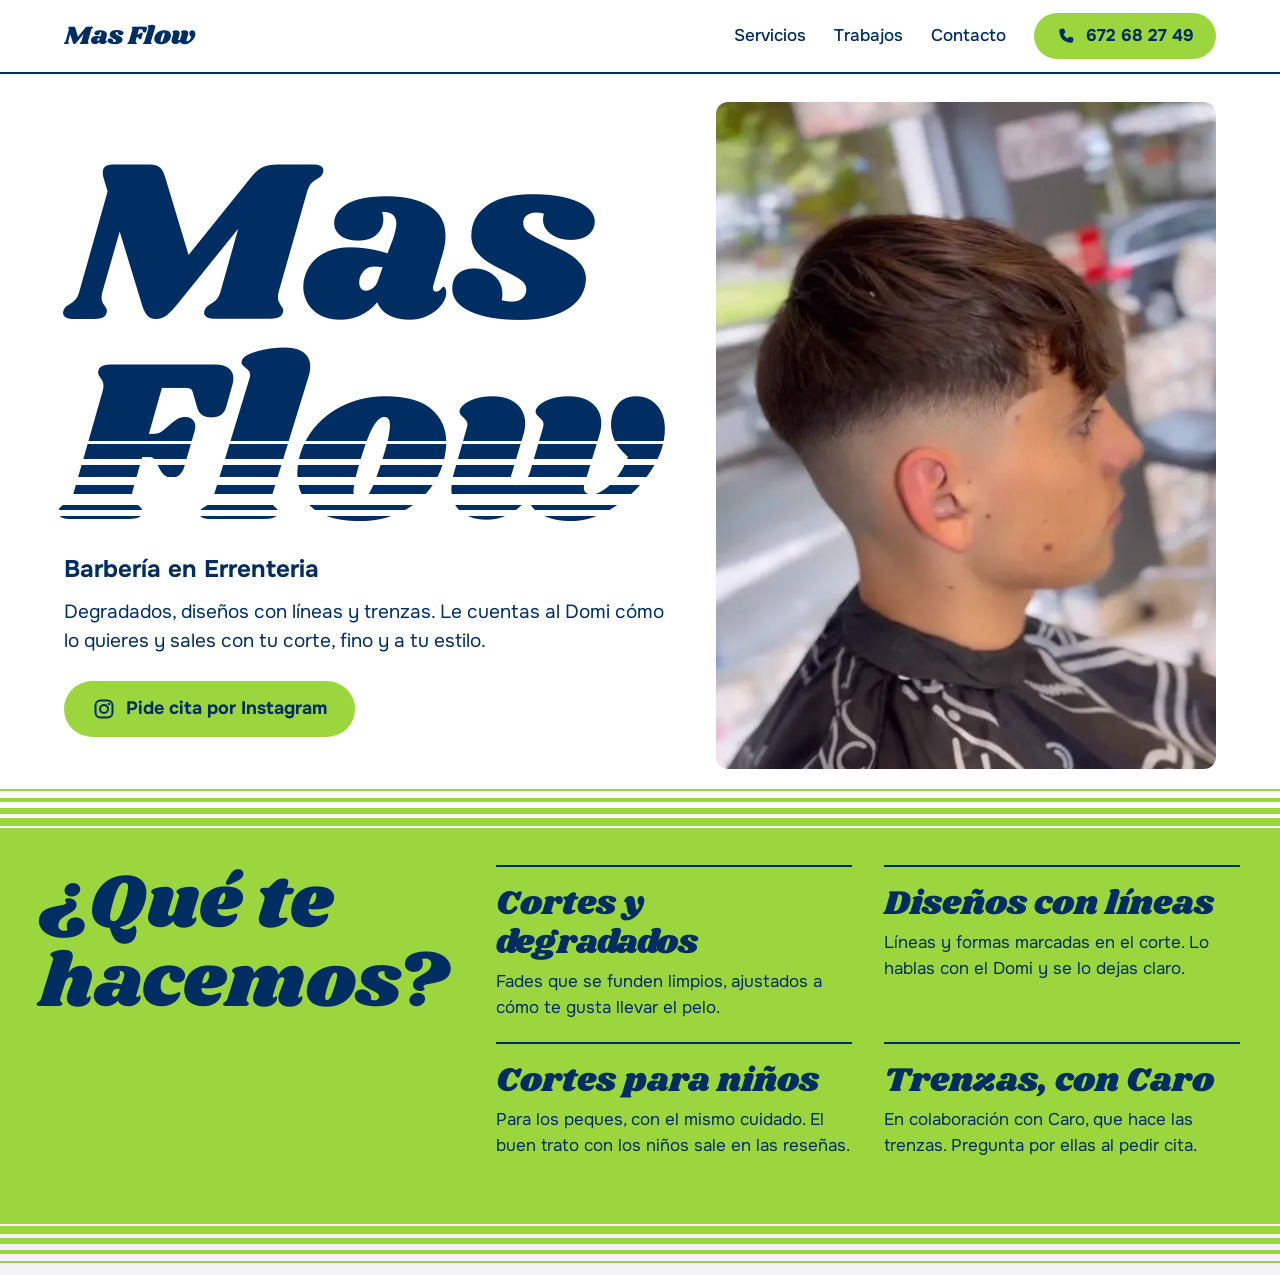
==== index.html @ 6ef50e19 "Cabecera, portada y servicios Nombre con el degradado como apuesta visual, cabecera fija con llamar " ====
<!doctype html>
<html lang="es">
<head>
  <meta charset="utf-8">
  <meta name="viewport" content="width=device-width, initial-scale=1">
  <!-- Mientras sea demo no se indexa. Quitar al pasar a web real (ver NOTAS.md). -->
  <meta name="robots" content="noindex, nofollow">
  <meta name="format-detection" content="telephone=no">
  <title>Mas Flow | Barbería en Errenteria: degradados, diseños y trenzas</title>
  <meta name="description" content="Mas Flow, barbería en Errenteria (Gipuzkoa). Degradados, diseños con líneas, cortes para niños y trenzas. Pide cita por teléfono o por Instagram.">
  <meta name="theme-color" content="#ffffff">
  <link rel="icon" href="favicon.svg" type="image/svg+xml">
  <link rel="preconnect" href="https://fonts.googleapis.com">
  <link rel="preconnect" href="https://fonts.gstatic.com" crossorigin>
  <link rel="stylesheet" href="https://fonts.googleapis.com/css2?family=Onest:wght@400;500;700&family=Shrikhand&display=swap">
  <link rel="stylesheet" href="styles.css">
  <script src="main.js"></script>
  <script type="application/ld+json">
  {
    "@context": "https://schema.org",
    "@type": "BarberShop",
    "name": "Mas Flow Barbershop",
    "description": "Barbería en Errenteria: degradados, diseños con líneas, cortes para niños y trenzas.",
    "telephone": "+34672682749",
    "sameAs": ["https://www.instagram.com/mas.flowbarbershop/"],
    "address": {
      "@type": "PostalAddress",
      "streetAddress": "Morrongilleta Kalea, 12",
      "postalCode": "20100",
      "addressLocality": "Errenteria",
      "addressRegion": "Gipuzkoa",
      "addressCountry": "ES"
    },
    "openingHoursSpecification": [
      { "@type": "OpeningHoursSpecification", "dayOfWeek": "Monday", "opens": "12:00", "closes": "20:00" },
      { "@type": "OpeningHoursSpecification", "dayOfWeek": "Tuesday", "opens": "10:30", "closes": "20:00" },
      { "@type": "OpeningHoursSpecification", "dayOfWeek": ["Wednesday", "Thursday"], "opens": "10:00", "closes": "20:00" },
      { "@type": "OpeningHoursSpecification", "dayOfWeek": "Friday", "opens": "10:00", "closes": "24:00" },
      { "@type": "OpeningHoursSpecification", "dayOfWeek": "Saturday", "opens": "10:00", "closes": "19:00" }
    ]
  }
  </script>
</head>
<body>
  <a class="saltar" href="#contenido">Saltar al contenido</a>

  <!-- Iconos propios: se reutilizan con <use> -->
  <svg class="iconos" aria-hidden="true" width="0" height="0">
    <symbol id="i-tel" viewBox="0 0 24 24"><path fill="currentColor" d="M6.6 2.6 9.4 2c.6-.1 1.1.2 1.4.7l1.3 3.2c.2.5.1 1-.3 1.4L10.1 9c1 2.1 2.7 3.9 4.9 4.9l1.7-1.7c.4-.4.9-.5 1.4-.3l3.2 1.3c.5.3.8.8.7 1.4l-.6 2.8c-.2 1-1.1 1.6-2 1.6C10.900 19 5 13.100 5 4.600c0-.9.6-1.800 1.600-2Z" transform="translate(-1 1)"/></symbol>
    <symbol id="i-ig" viewBox="0 0 24 24"><g fill="none" stroke="currentColor" stroke-width="2"><rect x="3.500" y="3.500" width="17" height="17" rx="5"/><circle cx="12" cy="12" r="4"/></g><circle cx="17" cy="7" r="1.300" fill="currentColor"/></symbol>
  </svg>

  <header class="cabecera">
    <div class="cabecera-dentro">
      <a class="logo" href="#inicio" aria-label="Mas Flow, ir al inicio">Mas Flow</a>
      <nav class="menu" aria-label="Secciones">
        <a href="#servicios">Servicios</a>
        <a href="#trabajos">Trabajos</a>
        <a href="#contacto">Contacto</a>
      </nav>
      <a class="boton boton--cabecera" href="tel:+34672682749" aria-label="Llamar al 672 68 27 49">
        <svg width="20" height="20" aria-hidden="true"><use href="#i-tel"/></svg>
        <span class="solo-movil">Llamar</span>
        <span class="solo-escritorio">672 68 27 49</span>
      </a>
    </div>
  </header>

  <main id="contenido">
    <!-- 1. PORTADA -->
    <section class="portada" id="inicio">
      <div class="portada-texto">
        <h1 class="titular">
          <span class="titular-marca">Mas <span class="fade">Flow</span></span>
          <span class="titular-que">Barbería en Errenteria</span>
        </h1>
        <p class="portada-entrada">Degradados, diseños con líneas y trenzas. Le cuentas al Domi cómo lo quieres y sales con tu corte, fino y a tu estilo.</p>
        <a class="boton boton--grande" href="https://www.instagram.com/mas.flowbarbershop/" rel="noopener">
          <svg width="24" height="24" aria-hidden="true"><use href="#i-ig"/></svg>
          Pide cita por Instagram
        </a>
      </div>
      <figure class="portada-foto">
        <img src="img/degradado-4-560.webp"
             srcset="img/degradado-4-360.webp 360w, img/degradado-4-560.webp 560w, img/degradado-4-752.webp 752w"
             sizes="(min-width: 1250px) 500px, (min-width: 640px) 40vw, 100vw"
             width="752" height="1400"
             alt="Corte con degradado en los laterales y pelo castaño peinado hacia delante, visto de perfil">
      </figure>
    </section>

    <div class="rayas" aria-hidden="true"></div>

    <!-- 2. SERVICIOS. Sin precios ni duraciones: el dueño no tiene carta.
         HUECO: cuando la haya, el precio va en cada <li>. -->
    <section class="servicios" id="servicios" aria-labelledby="titulo-servicios">
      <div class="servicios-dentro">
        <h2 class="seccion-titulo" id="titulo-servicios">¿Qué te hacemos?</h2>
        <ul class="lista-servicios">
          <li>
            <h3>Cortes y degradados</h3>
            <p>Fades que se funden limpios, ajustados a cómo te gusta llevar el pelo.</p>
          </li>
          <li>
            <h3>Diseños con líneas</h3>
            <p>Líneas y formas marcadas en el corte. Lo hablas con el Domi y se lo dejas claro.</p>
          </li>
          <li>
            <h3>Cortes para niños</h3>
            <p>Para los peques, con el mismo cuidado. El buen trato con los niños sale en las reseñas.</p>
          </li>
          <li>
            <h3>Trenzas, con Caro</h3>
            <!-- HUECO: confirmar dónde se hacen las trenzas y añadir el Instagram de Caro -->
            <p>En colaboración con Caro, que hace las trenzas. Pregunta por ellas al pedir cita.</p>
          </li>
        </ul>
      </div>
    </section>

    <div class="rayas rayas--salida" aria-hidden="true"></div>
  </main>
</body>
</html>
---- styles.css ----
/* ==========================================================================
   Mas Flow: hoja única de estilos. Mobile first: la base es el móvil y los
   min-width añaden el resto.
   1. Variables  2. Base  3. Botones  4. Cabecera  5. Portada
   6. Rayas  7. Servicios  8. Pantallas mayores
   ========================================================================== */

/* 1. VARIABLES -------------------------------------------------------------
   Colores medidos en sus fotos (lima, dorado) y en la bandera dominicana
   (azul). El lima es el único color de la acción principal. */
:root {
  --blanco: #ffffff;
  --roto: #f5f3f7;
  --lima: #9cd63f;
  --lima-oscuro: #8bc42f;
  --azul: #002d62;
  --azul-hondo: #001f45;
  --azul-medio: #3a4f78;
  --oro: #f4cd5b;

  --letra-rotulo: "Shrikhand", "Arial Black", sans-serif;
  --letra-texto: "Onest", system-ui, -apple-system, "Segoe UI", sans-serif;

  --margen: 16px;
  --ancho: 1200px;
  --alto-cabecera: 64px;
}

/* 2. BASE ------------------------------------------------------------------ */
*, *::before, *::after { box-sizing: border-box; }

html {
  -webkit-text-size-adjust: 100%;
  text-size-adjust: 100%;
  scroll-behavior: smooth;
  /* Un enlace #seccion no debe quedar bajo la cabecera fija */
  scroll-padding-top: calc(var(--alto-cabecera) + 12px);
}

body {
  margin: 0;
  background: var(--blanco);
  color: var(--azul);
  font: 400 1.0625rem/1.55 var(--letra-texto);
}

img { display: block; max-width: 100%; height: auto; }
h1, h2, h3, p, figure, blockquote { margin: 0; }
a { color: inherit; }

:focus-visible {
  outline: 3px solid var(--azul);
  outline-offset: 3px;
  border-radius: 4px;
}

.iconos { position: absolute; }

.saltar {
  position: absolute;
  left: var(--margen);
  top: -100px;
  z-index: 30;
  display: inline-flex;
  align-items: center;
  min-height: 44px;
  padding: 0 16px;
  background: var(--azul);
  color: var(--blanco);
  border-radius: 8px;
}
.saltar:focus { top: 10px; }

/* 3. BOTONES --------------------------------------------------------------- */
.boton {
  display: inline-flex;
  align-items: center;
  justify-content: center;
  gap: 10px;
  min-height: 44px;
  padding: 8px 20px;
  border: 2px solid transparent;
  border-radius: 999px;
  background: var(--lima);
  color: var(--azul);
  font-weight: 700;
  text-decoration: none;
  transition: background-color .15s ease;
}
.boton svg { flex: none; }

.boton--grande { min-height: 56px; padding: 12px 26px; font-size: 1.125rem; }

@media (hover: hover) {
  .boton:hover { background: var(--lima-oscuro); }
}

/* 4. CABECERA -------------------------------------------------------------- */
.cabecera {
  position: sticky;
  top: 0;
  z-index: 20;
  background: var(--blanco);
  border-bottom: 2px solid var(--azul);
}

.cabecera-dentro {
  display: flex;
  align-items: center;
  justify-content: space-between;
  gap: 16px;
  max-width: var(--ancho);
  min-height: var(--alto-cabecera);
  margin-inline: auto;
  padding-inline: var(--margen);
}

.logo {
  display: inline-flex;
  align-items: center;
  min-height: 44px;
  font: 400 1.625rem/1 var(--letra-rotulo);
  text-decoration: none;
  white-space: nowrap;
}

.menu { display: none; }
.solo-escritorio { display: none; }

/* 5. PORTADA ---------------------------------------------------------------
   El nombre es la apuesta de la demo: "Flow" se degrada como un fade, de lleno
   a rayas cada vez más finas. Sin soporte de background-clip queda en azul. */
.portada-texto { padding: 14px var(--margen) 28px; }

/* Medidas de Shrikhand con interlineado 1: "Flow" ocupa 2,6em de ancho y su
   línea base cae a .8em de la parte alta de la caja. De ahí salen los tamaños
   y las rayas, en em para que escalen con la letra. */
.titular-marca {
  display: block;
  font: 400 34.5vw/1 var(--letra-rotulo);
}

.fade {
  display: block;
  width: max-content;
  margin-top: -.14em;
  /* La letra inclinada se sale de su caja: sin este margen se recortaría */
  margin-left: -.05em;
  padding-inline: .05em;
}

@supports ((-webkit-background-clip: text) or (background-clip: text)) {
  .fade {
    background-image: linear-gradient(to bottom,
      var(--azul) 0 .46em,
      transparent .46em .475em, var(--azul) .475em .54em,
      transparent .54em .565em, var(--azul) .565em .615em,
      transparent .615em .65em, var(--azul) .65em .69em,
      transparent .69em .735em, var(--azul) .735em .76em,
      transparent .76em .785em, var(--azul) .785em .805em,
      transparent .805em);
    -webkit-background-clip: text;
    background-clip: text;
    -webkit-text-fill-color: transparent;
    color: transparent;
  }
}

.titular-que {
  display: block;
  margin-top: -.5em;
  font: 700 1.25rem/1.25 var(--letra-texto);
}

.portada-entrada { max-width: 34em; margin: 10px 0 20px; }

.portada .boton--grande { width: 100%; }

.portada-foto img {
  width: 100%;
  aspect-ratio: 4 / 5;
  object-fit: cover;
  object-position: 50% 42%;
}

/* 6. RAYAS DEL FADE ---------------------------------------------------------
   El recurso propio entre secciones: rayas que engordan hasta volverse color
   lleno. Solo dos, a la entrada y a la salida del lima. */
.rayas {
  height: 56px;
  background: linear-gradient(to bottom,
    transparent 0 12px, var(--lima) 12px 14px,
    transparent 14px 21px, var(--lima) 21px 25px,
    transparent 25px 31px, var(--lima) 31px 37px,
    transparent 37px 41px, var(--lima) 41px 49px,
    transparent 49px 51px, var(--lima) 51px);
}
.rayas--salida { transform: scaleY(-1); background-color: var(--roto); }

/* 7. SERVICIOS -------------------------------------------------------------- */
.servicios { background: var(--lima); padding: 20px var(--margen) 28px; }
.servicios-dentro { max-width: var(--ancho); margin-inline: auto; }

.seccion-titulo {
  font: 400 clamp(2.5rem, 11vw, 4.75rem)/1.05 var(--letra-rotulo);
}

.lista-servicios { margin: 24px 0 0; padding: 0; list-style: none; }
.lista-servicios li { padding: 18px 0 20px; border-top: 2px solid var(--azul); }
.lista-servicios h3 { font: 400 1.75rem/1.15 var(--letra-rotulo); }
.lista-servicios p { margin-top: 6px; max-width: 32em; }

/* 8. PANTALLAS MAYORES ------------------------------------------------------
   Desde 640 px la portada es otra: nombre a la izquierda y foto enmarcada a la
   derecha, nunca a pantalla completa porque la foto mide 752 px. */
@media (min-width: 640px) {
  :root { --margen: 24px; --alto-cabecera: 72px; }

  .menu { display: flex; gap: 4px; margin-left: auto; }
  .menu a {
    display: inline-flex;
    align-items: center;
    min-height: 44px;
    padding-inline: 12px;
    font-weight: 500;
    text-decoration: none;
    border-radius: 8px;
  }
  .solo-movil { display: none; }
  .solo-escritorio { display: inline; }

  .portada {
    display: grid;
    grid-template-columns: 1fr minmax(0, 40vw);
    align-items: center;
    gap: clamp(16px, 3vw, 48px);
    max-width: var(--ancho);
    margin-inline: auto;
    padding: 28px var(--margen) 8px;
  }
  .portada-texto { padding: 0; }
  .titular-marca { font-size: min(18.8vw, 232px); }
  .portada .boton--grande { width: auto; }
  .portada-foto img { aspect-ratio: 3 / 4; border-radius: 12px; }

  .lista-servicios {
    display: grid;
    grid-template-columns: 1fr 1fr;
    column-gap: 32px;
  }
}

/* Escritorio: título a la izquierda y servicios a dos columnas a la derecha */
@media (min-width: 1024px) {
  .servicios { padding-block: 32px 40px; }
  .servicios-dentro {
    display: grid;
    grid-template-columns: 4fr 8fr;
    gap: 48px;
    align-items: start;
  }
  .lista-servicios { margin: 0; }
  .lista-servicios h3 { font-size: 2.125rem; }
}

@media (hover: hover) and (min-width: 640px) {
  .menu a:hover { text-decoration: underline; text-underline-offset: 5px; text-decoration-thickness: 2px; }
}

@media (min-width: 1250px) {
  .portada { grid-template-columns: 1fr 500px; }
  .titular-que { font-size: 1.5rem; }
  .portada-entrada { font-size: 1.1875rem; margin: 14px 0 24px; }
}
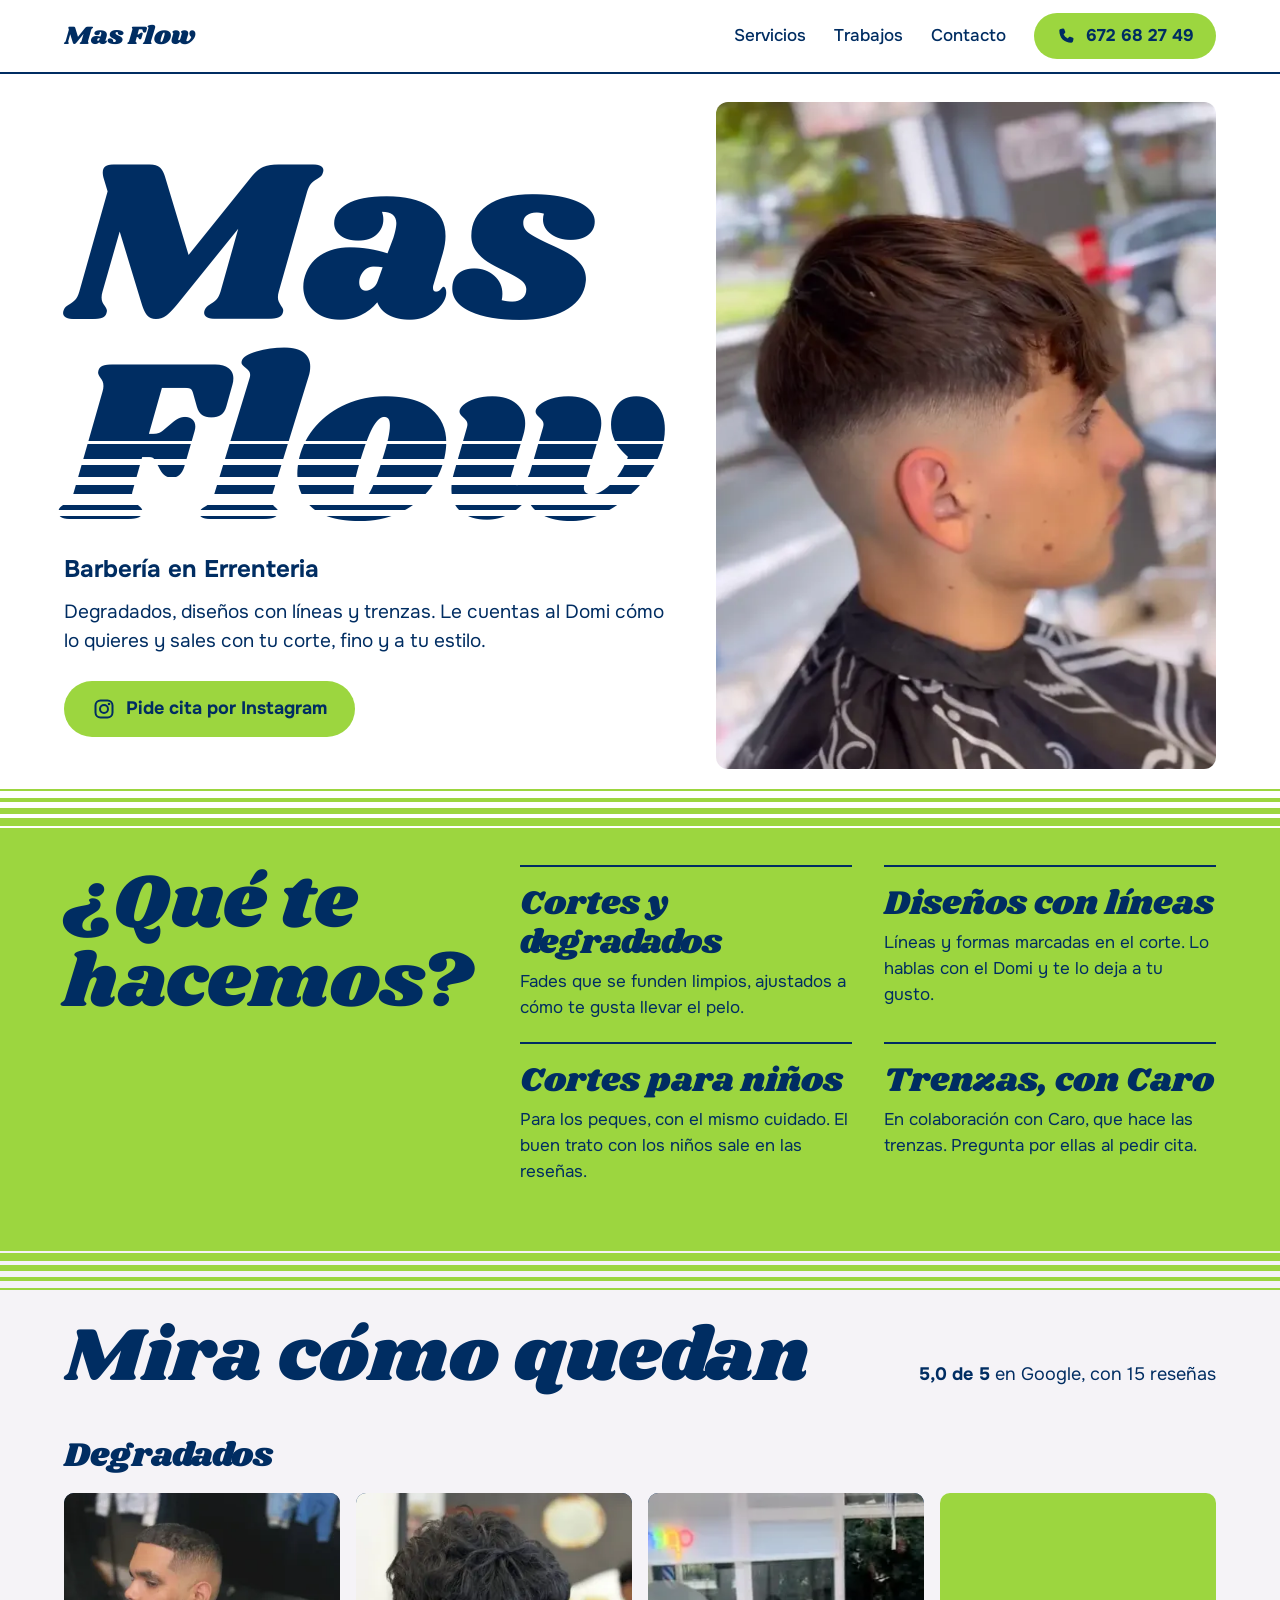
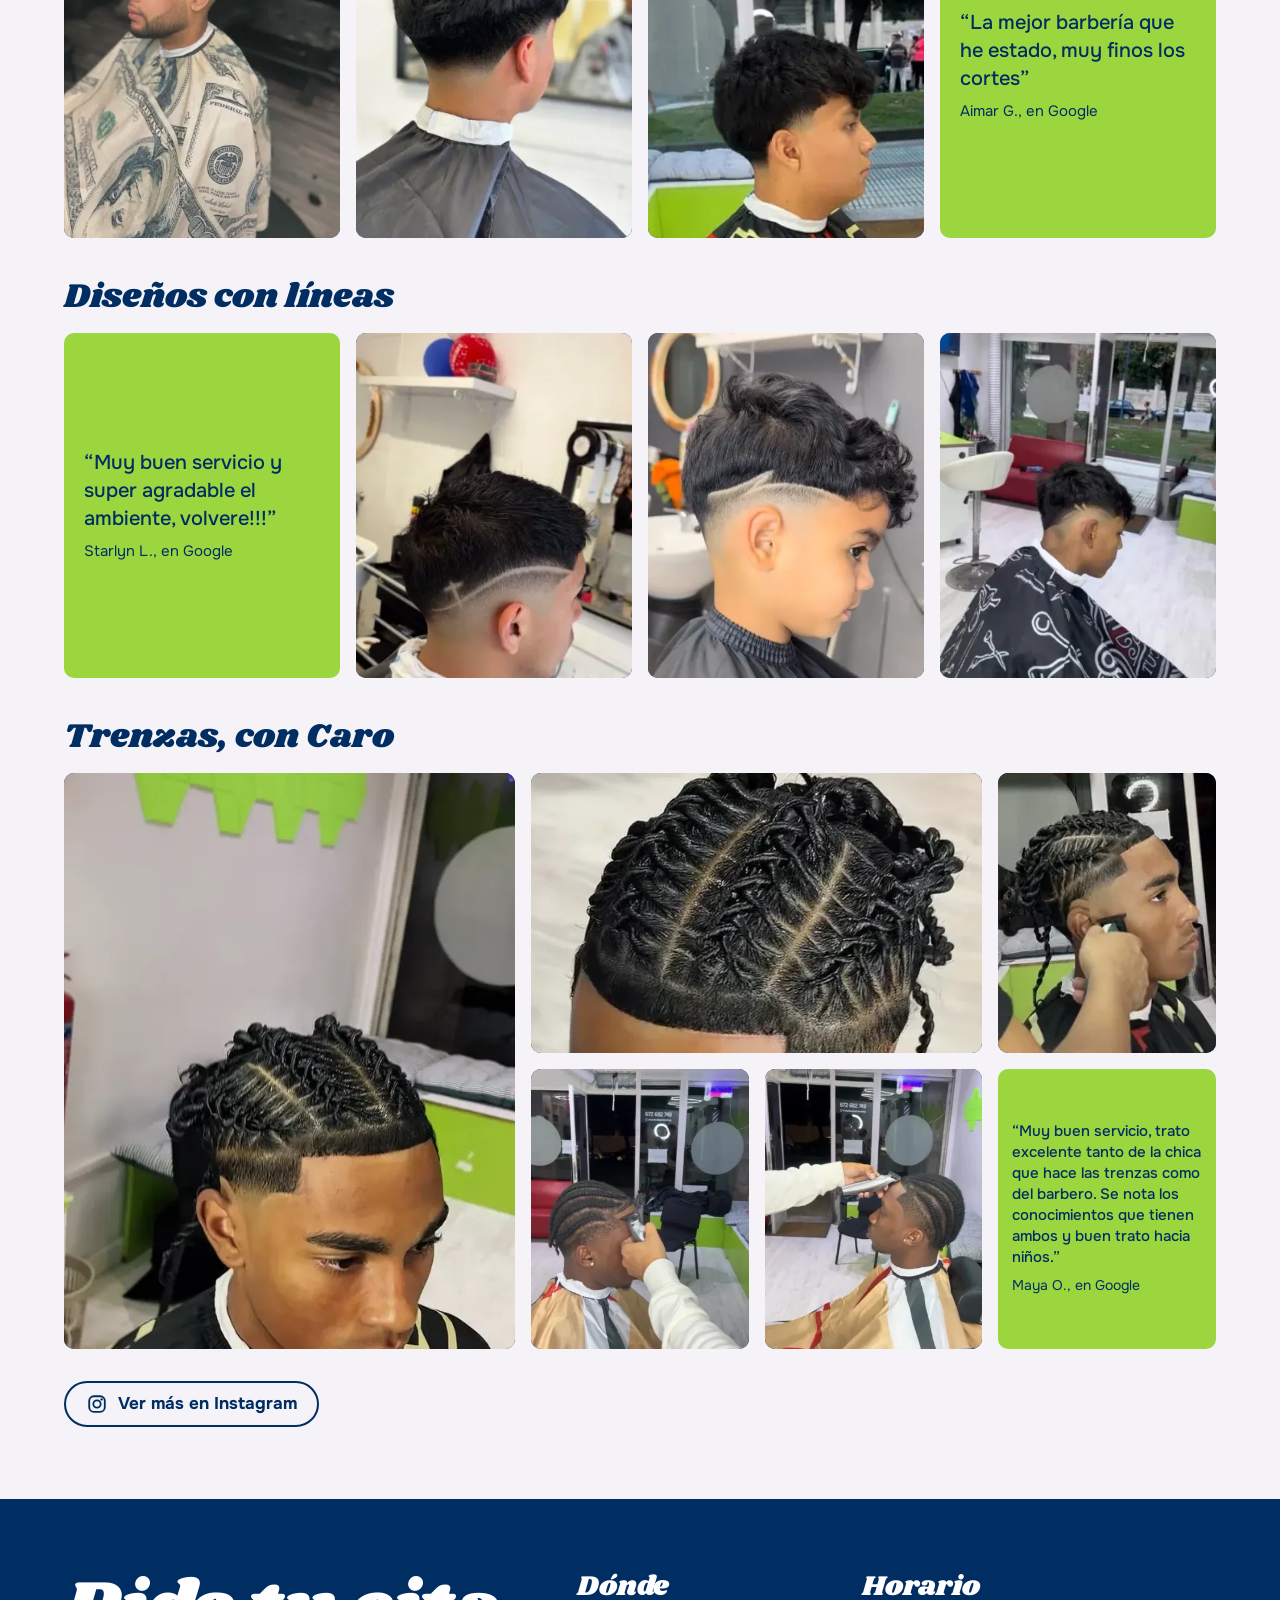
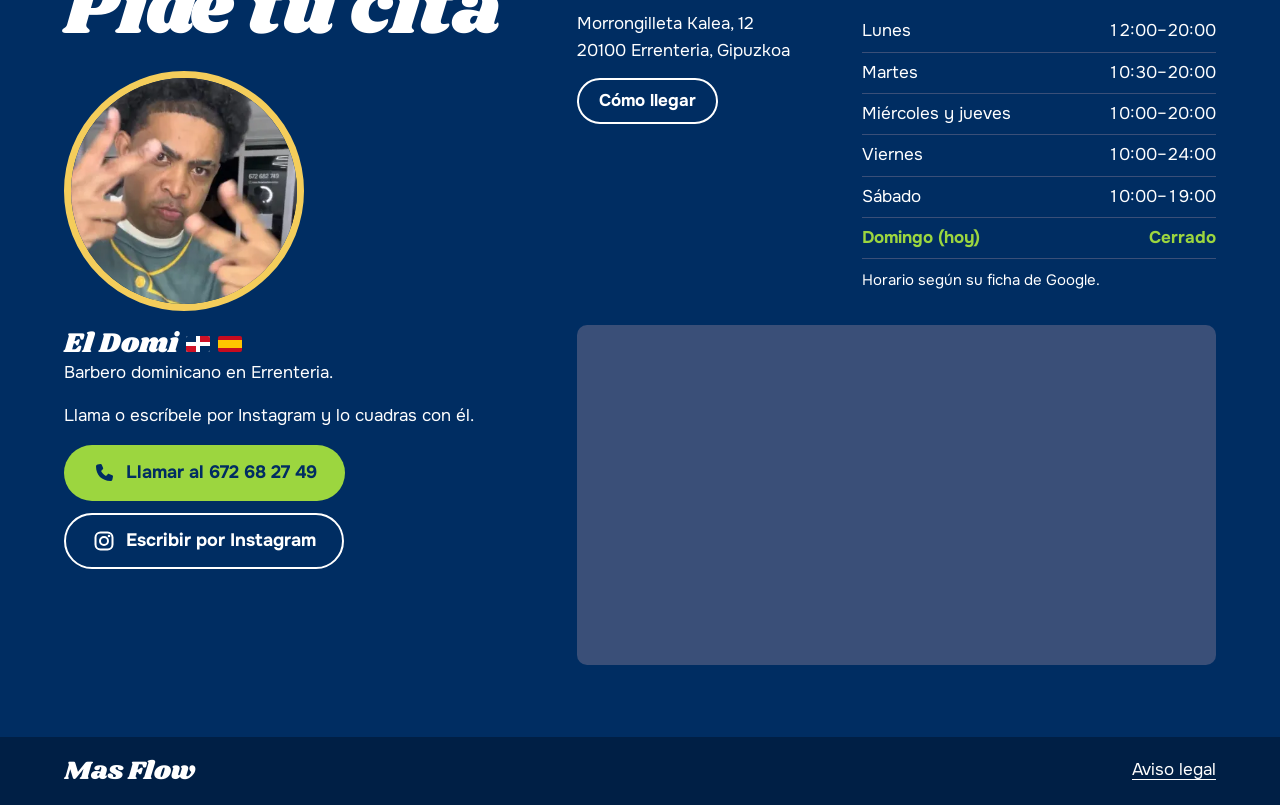
==== commit a6910a13: "Galería con reseñas, visor, contacto y aviso legal pendiente Carriles táctiles en móvil y mosaicos e" ====
--- a/index.html
+++ b/index.html
@@ -103,7 +103,7 @@
           </li>
           <li>
             <h3>Diseños con líneas</h3>
-            <p>Líneas y formas marcadas en el corte. Lo hablas con el Domi y se lo dejas claro.</p>
+            <p>Líneas y formas marcadas en el corte. Lo hablas con el Domi y te lo deja a tu gusto.</p>
           </li>
           <li>
             <h3>Cortes para niños</h3>
@@ -119,6 +119,168 @@
     </section>
 
     <div class="rayas rayas--salida" aria-hidden="true"></div>
+
+    <!-- 3. TRABAJOS. Cada enlace abre la foto: sin JS, directamente; con JS, en el visor.
+         Las reseñas son literales, con sus erratas: no corregir. -->
+    <section class="trabajos" id="trabajos" aria-labelledby="titulo-trabajos">
+      <div class="trabajos-dentro">
+        <div class="trabajos-cabeza">
+          <h2 class="seccion-titulo" id="titulo-trabajos">Mira cómo quedan</h2>
+          <p class="nota-google"><strong>5,0 de 5</strong> en Google, con 15 reseñas</p>
+        </div>
+
+        <div class="grupo">
+          <h3>Degradados</h3>
+          <div class="pista">
+            <a class="foto" data-visor href="img/degradado-1-587.webp" style="--pos: 40% 30%">
+              <img src="img/degradado-1-360.webp" srcset="img/degradado-1-360.webp 360w, img/degradado-1-560.webp 560w, img/degradado-1-587.webp 587w" sizes="(min-width: 1024px) 276px, (min-width: 400px) 300px, 78vw" width="587" height="737" loading="lazy" alt="Degradado con pelo corto y barba perfilada, de perfil, con una capa estampada de billetes de dólar">
+            </a>
+            <a class="foto" data-visor href="img/degradado-2-590.webp" style="--pos: 50% 20%">
+              <img src="img/degradado-2-360.webp" srcset="img/degradado-2-360.webp 360w, img/degradado-2-560.webp 560w, img/degradado-2-590.webp 590w" sizes="(min-width: 1024px) 276px, (min-width: 400px) 300px, 78vw" width="590" height="737" loading="lazy" alt="Degradado bajo en la nuca con pelo ondulado por arriba, visto desde atrás">
+            </a>
+            <a class="foto" data-visor href="img/degradado-3-415.webp" style="--pos: 30% 50%">
+              <img src="img/degradado-3-360.webp" srcset="img/degradado-3-360.webp 360w, img/degradado-3-415.webp 415w" sizes="(min-width: 1024px) 276px, (min-width: 400px) 300px, 78vw" width="415" height="370" loading="lazy" alt="Degradado lateral con pelo oscuro y volumen arriba, de perfil, junto al escaparate de la barbería">
+            </a>
+          </div>
+          <blockquote class="resena">
+            <p>“La mejor barbería que he estado, muy finos los cortes”</p>
+            <footer>Aimar G., en Google</footer>
+          </blockquote>
+        </div>
+
+        <div class="grupo grupo--resena-antes">
+          <h3>Diseños con líneas</h3>
+          <div class="pista">
+            <a class="foto" data-visor href="img/diseno-1-415.webp" style="--pos: 50% 60%">
+              <img src="img/diseno-1-360.webp" srcset="img/diseno-1-360.webp 360w, img/diseno-1-415.webp 415w" sizes="(min-width: 1024px) 276px, (min-width: 400px) 300px, 78vw" width="415" height="492" loading="lazy" alt="Línea ondulada con una cruz marcada en el lateral de un corte con degradado">
+            </a>
+            <a class="foto" data-visor href="img/diseno-3-752.webp" style="--pos: 50% 28%">
+              <img src="img/diseno-3-360.webp" srcset="img/diseno-3-360.webp 360w, img/diseno-3-560.webp 560w, img/diseno-3-752.webp 752w" sizes="(min-width: 1024px) 276px, (min-width: 400px) 300px, 78vw" width="752" height="1400" loading="lazy" alt="Corte de niño con pelo rizado arriba, degradado y una línea marcada en el lateral">
+            </a>
+            <a class="foto" data-visor href="img/diseno-2-416.webp" style="--pos: 50% 70%">
+              <img src="img/diseno-2-360.webp" srcset="img/diseno-2-360.webp 360w, img/diseno-2-416.webp 416w" sizes="(min-width: 1024px) 276px, (min-width: 400px) 300px, 78vw" width="416" height="593" loading="lazy" alt="Líneas diagonales marcadas en el lateral de un corte con degradado, con el local y su escaparate al fondo">
+            </a>
+          </div>
+          <blockquote class="resena">
+            <p>“Muy buen servicio y super agradable el ambiente, volvere!!!”</p>
+            <footer>Starlyn L., en Google</footer>
+          </blockquote>
+        </div>
+
+        <div class="grupo grupo--trenzas">
+          <h3>Trenzas, con Caro</h3>
+          <div class="pista">
+            <a class="foto foto--t5" data-visor href="img/trenzas-5-752.webp" style="--pos: 50% 62%">
+              <img src="img/trenzas-5-360.webp" srcset="img/trenzas-5-360.webp 360w, img/trenzas-5-560.webp 560w, img/trenzas-5-752.webp 752w" sizes="(min-width: 1024px) 452px, (min-width: 400px) 300px, 78vw" width="752" height="1050" loading="lazy" alt="Trenzas retorcidas con raya y contorno marcado, con un panel verde lima del local en la pared">
+            </a>
+            <a class="foto foto--ancha foto--t4" data-visor href="img/trenzas-4-600.webp">
+              <img src="img/trenzas-4-360.webp" srcset="img/trenzas-4-360.webp 360w, img/trenzas-4-560.webp 560w, img/trenzas-4-600.webp 600w" sizes="(min-width: 1024px) 452px, (min-width: 400px) 360px, 92vw" width="600" height="500" loading="lazy" alt="Trenzas retorcidas vistas desde arriba, con rayas marcadas y el contorno de la frente recto">
+            </a>
+            <a class="foto foto--t3" data-visor href="img/trenzas-3-780.webp" style="--pos: 38% 50%">
+              <img src="img/trenzas-3-360.webp" srcset="img/trenzas-3-360.webp 360w, img/trenzas-3-560.webp 560w, img/trenzas-3-780.webp 780w" sizes="(min-width: 1024px) 218px, (min-width: 400px) 300px, 78vw" width="780" height="560" loading="lazy" alt="Repaso con la máquina junto a la oreja en un corte con trenzas retorcidas y degradado en la sien">
+            </a>
+            <a class="foto foto--t1" data-visor href="img/trenzas-1-408.webp" style="--pos: 30% 62%">
+              <img src="img/trenzas-1-360.webp" srcset="img/trenzas-1-360.webp 360w, img/trenzas-1-408.webp 408w" sizes="(min-width: 1024px) 218px, (min-width: 400px) 300px, 78vw" width="408" height="690" loading="lazy" alt="Trenzas pegadas hacia atrás mientras se repasa el contorno con la máquina, con el local de noche al fondo">
+            </a>
+            <a class="foto foto--t2" data-visor href="img/trenzas-2-413.webp" style="--pos: 70% 62%">
+              <img src="img/trenzas-2-360.webp" srcset="img/trenzas-2-360.webp 360w, img/trenzas-2-413.webp 413w" sizes="(min-width: 1024px) 218px, (min-width: 400px) 300px, 78vw" width="413" height="677" loading="lazy" alt="Trenzas pegadas vistas de lado mientras se repasa la frente con la máquina, dentro de la barbería">
+            </a>
+          </div>
+          <blockquote class="resena resena--larga">
+            <p>“Muy buen servicio, trato excelente tanto de la chica que hace las trenzas como del barbero. Se nota los conocimientos que tienen ambos y buen trato hacia niños.”</p>
+            <footer>Maya O., en Google</footer>
+          </blockquote>
+        </div>
+
+        <a class="boton boton--linea trabajos-mas" href="https://www.instagram.com/mas.flowbarbershop/" rel="noopener">
+          <svg width="22" height="22" aria-hidden="true"><use href="#i-ig"/></svg>
+          Ver más en Instagram
+        </a>
+      </div>
+    </section>
+
+    <!-- 4. CONTACTO -->
+    <section class="contacto" id="contacto" aria-labelledby="titulo-contacto">
+      <div class="contacto-dentro">
+        <div class="contacto-cita">
+          <h2 class="seccion-titulo" id="titulo-contacto">Pide tu cita</h2>
+          <figure class="domi">
+            <img src="img/barbero-1-360.webp" srcset="img/barbero-1-360.webp 360w, img/barbero-1-412.webp 412w" sizes="(min-width: 1024px) 240px, 150px" width="412" height="688" loading="lazy" alt="El Domi, el barbero de Mas Flow, posando con las manos hacia la cámara y una camiseta verde con ribete amarillo">
+            <figcaption>
+              <span class="domi-nombre">El Domi
+                <!-- Banderas como en su Instagram: los emojis de bandera no se ven en Windows -->
+                <svg class="bandera" width="24" height="16" viewBox="0 0 24 16" aria-hidden="true"><rect width="24" height="16" fill="#fff"/><path fill="#002d62" d="M0 0h10v6H0zM14 10h10v6H14z"/><path fill="#ce1126" d="M14 0h10v6H14zM0 10h10v6H0z"/></svg>
+                <svg class="bandera" width="24" height="16" viewBox="0 0 24 16" aria-hidden="true"><path fill="#c60b1e" d="M0 0h24v16H0z"/><path fill="#ffc400" d="M0 4h24v8H0z"/></svg>
+              </span>
+              Barbero dominicano en Errenteria.
+            </figcaption>
+          </figure>
+          <p class="contacto-entrada">Llama o escríbele por Instagram y lo cuadras con él.</p>
+          <div class="contacto-botones">
+            <a class="boton boton--grande" href="tel:+34672682749">
+              <svg width="24" height="24" aria-hidden="true"><use href="#i-tel"/></svg>
+              Llamar al 672 68 27 49
+            </a>
+            <a class="boton boton--grande boton--linea" href="https://www.instagram.com/mas.flowbarbershop/" rel="noopener">
+              <svg width="24" height="24" aria-hidden="true"><use href="#i-ig"/></svg>
+              Escribir por Instagram
+            </a>
+          </div>
+        </div>
+
+        <div class="contacto-datos">
+          <div class="dato">
+            <h3>Dónde</h3>
+            <address>Morrongilleta Kalea, 12<br>20100 Errenteria, Gipuzkoa</address>
+            <a class="boton boton--linea" href="https://www.google.com/maps/dir/?api=1&amp;destination=Morrongilleta%20Kalea%2012%2C%2020100%20Errenteria%2C%20Gipuzkoa" rel="noopener">Cómo llegar</a>
+          </div>
+          <div class="dato">
+            <h3>Horario</h3>
+            <table class="horario">
+              <tbody>
+                <tr data-dias="1"><th scope="row">Lunes</th><td>12:00–20:00</td></tr>
+                <tr data-dias="2"><th scope="row">Martes</th><td>10:30–20:00</td></tr>
+                <tr data-dias="3,4"><th scope="row">Miércoles y jueves</th><td>10:00–20:00</td></tr>
+                <tr data-dias="5"><th scope="row">Viernes</th><td>10:00–24:00</td></tr>
+                <tr data-dias="6"><th scope="row">Sábado</th><td>10:00–19:00</td></tr>
+                <tr data-dias="0"><th scope="row">Domingo</th><td>Cerrado</td></tr>
+              </tbody>
+            </table>
+            <!-- PENDIENTE: quitar esta frase cuando el dueño confirme el horario -->
+            <p class="horario-nota">Horario según su ficha de Google.</p>
+          </div>
+          <iframe class="mapa"
+                  title="Mapa de Mas Flow en Morrongilleta Kalea, 12, Errenteria"
+                  src="https://www.google.com/maps?q=Morrongilleta%20Kalea%2012%2C%2020100%20Errenteria%2C%20Gipuzkoa&amp;output=embed"
+                  loading="lazy"
+                  referrerpolicy="no-referrer-when-downgrade"></iframe>
+        </div>
+      </div>
+    </section>
   </main>
+
+  <footer class="pie">
+    <div class="pie-dentro">
+      <p class="logo">Mas Flow</p>
+      <a href="legal.html">Aviso legal</a>
+    </div>
+  </footer>
+
+  <!-- Visor de fotos: main.js crea las diapositivas -->
+  <dialog class="visor" id="visor" aria-label="Fotos de los trabajos">
+    <div class="visor-pista" id="visor-pista"></div>
+    <div class="visor-barra">
+      <p class="visor-texto" id="visor-texto" aria-live="polite"></p>
+      <button class="visor-boton" type="button" id="visor-atras" aria-label="Foto anterior">
+        <svg width="24" height="24" viewBox="0 0 24 24" aria-hidden="true"><path d="M15 4 7 12l8 8" fill="none" stroke="currentColor" stroke-width="3" stroke-linecap="round" stroke-linejoin="round"/></svg>
+      </button>
+      <button class="visor-boton" type="button" id="visor-alante" aria-label="Foto siguiente" autofocus>
+        <svg width="24" height="24" viewBox="0 0 24 24" aria-hidden="true"><path d="m9 4 8 8-8 8" fill="none" stroke="currentColor" stroke-width="3" stroke-linecap="round" stroke-linejoin="round"/></svg>
+      </button>
+      <button class="visor-boton" type="button" id="visor-cerrar" aria-label="Cerrar el visor">
+        <svg width="24" height="24" viewBox="0 0 24 24" aria-hidden="true"><path d="m5 5 14 14M19 5 5 19" fill="none" stroke="currentColor" stroke-width="3" stroke-linecap="round"/></svg>
+      </button>
+    </div>
+  </dialog>
 </body>
 </html>
--- a/styles.css
+++ b/styles.css
@@ -2,7 +2,8 @@
    Mas Flow: hoja única de estilos. Mobile first: la base es el móvil y los
    min-width añaden el resto.
    1. Variables  2. Base  3. Botones  4. Cabecera  5. Portada
-   6. Rayas  7. Servicios  8. Pantallas mayores
+   6. Rayas  7. Servicios  8. Trabajos  9. Visor  10. Contacto y pie
+   11. Página legal  12. Pantallas mayores
    ========================================================================== */
 
 /* 1. VARIABLES -------------------------------------------------------------
@@ -23,6 +24,8 @@
 
   --margen: 16px;
   --ancho: 1200px;
+  /* El bloque de contenido: en secciones con margen propio, restarlo */
+  --ancho-dentro: calc(var(--ancho) - 2 * var(--margen));
   --alto-cabecera: 64px;
 }
 
@@ -91,8 +94,12 @@
 
 .boton--grande { min-height: 56px; padding: 12px 26px; font-size: 1.125rem; }
 
+/* Secundario: solo línea, para que el lima siga siendo la acción principal */
+.boton--linea { background: transparent; border-color: currentColor; color: inherit; }
+
 @media (hover: hover) {
   .boton:hover { background: var(--lima-oscuro); }
+  .boton--linea:hover { background: transparent; text-decoration: underline; text-underline-offset: 4px; }
 }
 
 /* 4. CABECERA -------------------------------------------------------------- */
@@ -199,7 +206,7 @@
 
 /* 7. SERVICIOS -------------------------------------------------------------- */
 .servicios { background: var(--lima); padding: 20px var(--margen) 28px; }
-.servicios-dentro { max-width: var(--ancho); margin-inline: auto; }
+.servicios-dentro { max-width: var(--ancho-dentro); margin-inline: auto; }
 
 .seccion-titulo {
   font: 400 clamp(2.5rem, 11vw, 4.75rem)/1.05 var(--letra-rotulo);
@@ -210,7 +217,232 @@
 .lista-servicios h3 { font: 400 1.75rem/1.15 var(--letra-rotulo); }
 .lista-servicios p { margin-top: 6px; max-width: 32em; }
 
-/* 8. PANTALLAS MAYORES ------------------------------------------------------
+/* 8. TRABAJOS ----------------------------------------------------------------
+   Móvil y tableta: carriles que siguen al dedo, con la siguiente foto asomando.
+   Escritorio (sección 10): mosaicos sin huecos. */
+.trabajos { background: var(--roto); padding: 12px var(--margen) 56px; }
+.trabajos-dentro { max-width: var(--ancho-dentro); margin-inline: auto; }
+
+.nota-google { margin-top: 6px; }
+.grupo { margin-top: 32px; }
+.grupo h3 { margin-bottom: 8px; font: 400 1.75rem/1.15 var(--letra-rotulo); }
+
+.pista {
+  display: flex;
+  gap: 12px;
+  margin-inline: calc(-1 * var(--margen));
+  padding: 6px var(--margen);
+  overflow-x: auto;
+  scroll-snap-type: x proximity;
+  scroll-padding-inline: var(--margen);
+  overscroll-behavior-x: contain;
+  scrollbar-width: none;
+}
+.pista::-webkit-scrollbar { display: none; }
+
+.foto {
+  position: relative;
+  display: block;
+  flex: none;
+  width: min(78vw, 300px);
+  height: min(97.5vw, 375px);
+  overflow: hidden;
+  border-radius: 10px;
+  scroll-snap-align: start;
+  background: var(--azul);
+}
+.foto--ancha { width: min(92vw, 360px); }
+.foto img {
+  position: absolute;
+  inset: 0;
+  width: 100%;
+  height: 100%;
+  object-fit: cover;
+  object-position: var(--pos, 50% 50%);
+}
+
+.resena {
+  margin-top: 10px;
+  padding: 18px 20px;
+  border-radius: 10px;
+  background: var(--lima);
+  font-size: 1.125rem;
+  font-weight: 500;
+  line-height: 1.4;
+}
+.resena footer { margin-top: 8px; font-size: .9375rem; font-weight: 400; }
+
+.trabajos-mas { width: 100%; margin-top: 32px; }
+
+/* 9. VISOR -------------------------------------------------------------------
+   Pantalla completa. Las fotos se deslizan con el dedo y nunca crecen más que
+   su tamaño real. Los mandos van abajo, al alcance del pulgar. */
+.visor {
+  width: 100%;
+  max-width: none;
+  height: 100vh;
+  height: 100dvh;
+  max-height: none;
+  margin: 0;
+  padding: 0;
+  border: 0;
+  background: var(--azul-hondo);
+  color: var(--blanco);
+}
+.visor[open] { display: flex; flex-direction: column; }
+.visor::backdrop { background: var(--azul-hondo); }
+.visor :focus-visible { outline-color: var(--lima); }
+
+.visor-pista {
+  flex: 1;
+  min-height: 0;
+  display: flex;
+  overflow-x: auto;
+  scroll-snap-type: x mandatory;
+  overscroll-behavior: contain;
+  scrollbar-width: none;
+}
+.visor-pista::-webkit-scrollbar { display: none; }
+
+.visor-foto {
+  flex: 0 0 100%;
+  display: flex;
+  align-items: center;
+  justify-content: center;
+  padding: 12px;
+  scroll-snap-align: center;
+  scroll-snap-stop: always;
+}
+.visor-foto img {
+  width: auto;
+  height: auto;
+  max-width: 100%;
+  max-height: calc(100vh - 96px);
+  max-height: calc(100dvh - 96px);
+  border-radius: 6px;
+}
+
+.visor-barra {
+  display: flex;
+  align-items: center;
+  gap: 4px;
+  width: 100%;
+  max-width: 720px;
+  margin-inline: auto;
+  padding: 6px var(--margen) calc(6px + env(safe-area-inset-bottom));
+}
+.visor-texto { margin-right: auto; font-weight: 500; }
+.visor-boton {
+  display: inline-flex;
+  align-items: center;
+  justify-content: center;
+  width: 48px;
+  height: 48px;
+  padding: 0;
+  border: 0;
+  border-radius: 50%;
+  background: transparent;
+  color: inherit;
+  cursor: pointer;
+}
+html.visor-abierto { overflow: hidden; }
+
+@media (hover: hover) {
+  .visor-boton:hover { background: var(--azul); color: var(--lima); }
+}
+
+/* 10. CONTACTO Y PIE ---------------------------------------------------------
+   El azul de la bandera cierra la página: aquí el lima vuelve a ser la acción. */
+.contacto {
+  padding: 40px var(--margen) 48px;
+  background: var(--azul);
+  color: var(--blanco);
+}
+.contacto-dentro { max-width: var(--ancho-dentro); margin-inline: auto; }
+.contacto :focus-visible, .pie :focus-visible { outline-color: var(--lima); }
+
+.domi { display: flex; align-items: center; gap: 16px; margin-top: 20px; }
+.domi img {
+  flex: none;
+  width: 118px;
+  height: 118px;
+  object-fit: cover;
+  object-position: 50% 0;
+  border: 5px solid var(--oro);
+  border-radius: 50%;
+}
+.domi-nombre {
+  display: flex;
+  align-items: center;
+  gap: 8px;
+  font: 400 1.75rem/1.2 var(--letra-rotulo);
+}
+.bandera { flex: none; border-radius: 2px; }
+
+.contacto-entrada { margin-top: 16px; }
+
+.contacto-botones { display: grid; gap: 12px; margin-top: 16px; }
+
+.contacto-datos { display: grid; gap: 32px; margin-top: 40px; }
+.dato h3 { margin-bottom: 8px; font: 400 1.75rem/1.15 var(--letra-rotulo); }
+address { margin-bottom: 14px; font-style: normal; }
+
+.horario { width: 100%; border-collapse: collapse; }
+.horario th, .horario td {
+  padding: 7px 0;
+  border-bottom: 1px solid var(--azul-medio);
+  text-align: left;
+  font-weight: 400;
+}
+.horario td { text-align: right; white-space: nowrap; font-variant-numeric: tabular-nums; }
+.horario tr.hoy th, .horario tr.hoy td { color: var(--lima); font-weight: 700; }
+.horario-nota { margin-top: 10px; font-size: .9375rem; }
+
+.mapa {
+  display: block;
+  width: 100%;
+  height: 300px;
+  border: 0;
+  border-radius: 10px;
+  background: var(--azul-medio);
+}
+
+.pie { background: var(--azul-hondo); color: var(--blanco); }
+.pie-dentro {
+  display: flex;
+  align-items: center;
+  justify-content: space-between;
+  gap: 16px;
+  max-width: var(--ancho);
+  margin-inline: auto;
+  padding: 12px var(--margen);
+}
+.pie a {
+  display: inline-flex;
+  align-items: center;
+  min-height: 44px;
+  text-underline-offset: 4px;
+}
+
+/* 11. PÁGINA LEGAL ---------------------------------------------------------- */
+.legal {
+  max-width: 44rem;
+  min-height: 60vh;
+  margin-inline: auto;
+  padding: 36px var(--margen) 64px;
+}
+.legal-aviso {
+  margin-top: 16px;
+  padding: 14px 18px;
+  border-radius: 10px;
+  background: var(--lima);
+  font-weight: 500;
+}
+.legal h2 { margin: 28px 0 8px; font: 400 1.75rem/1.15 var(--letra-rotulo); }
+.legal ul { margin: 0; padding-left: 1.2em; }
+.legal .boton { margin-top: 32px; }
+
+/* 12. PANTALLAS MAYORES ------------------------------------------------------
    Desde 640 px la portada es otra: nombre a la izquierda y foto enmarcada a la
    derecha, nunca a pantalla completa porque la foto mide 752 px. */
 @media (min-width: 640px) {
@@ -261,6 +493,59 @@
   }
   .lista-servicios { margin: 0; }
   .lista-servicios h3 { font-size: 2.125rem; }
+
+  /* Trabajos: los carriles se vuelven mosaicos. La pista deja de ser una caja
+     (display: contents) y sus fotos pasan a ser celdas del grupo. */
+  .trabajos { padding-block: 16px 72px; }
+  .trabajos-cabeza { display: flex; align-items: baseline; justify-content: space-between; gap: 24px; }
+  .nota-google { flex: none; margin: 0; font-size: 1.125rem; }
+
+  .grupo {
+    display: grid;
+    grid-template-columns: repeat(4, 1fr);
+    gap: 16px;
+    margin-top: 40px;
+  }
+  .grupo h3 { grid-column: 1 / -1; order: -2; margin: 0; font-size: 2.125rem; }
+  .pista { display: contents; }
+  .foto { width: auto; height: auto; aspect-ratio: 4 / 5; }
+
+  .resena { display: flex; flex-direction: column; justify-content: center; margin: 0; padding: 20px; font-size: 1.25rem; }
+  .grupo--resena-antes .resena { order: -1; }
+
+  /* Trenzas: una foto grande, una ancha y el resto repartido, sin huecos */
+  .grupo--trenzas {
+    grid-template-columns: repeat(5, 1fr);
+    grid-template-rows: auto minmax(280px, auto) minmax(280px, auto);
+  }
+  .grupo--trenzas .foto { aspect-ratio: auto; }
+  .foto--t5 { grid-column: 1 / 3; grid-row: 2 / 4; }
+  .foto--t4 { grid-column: 3 / 5; grid-row: 2; }
+  .foto--t3 { grid-column: 5; grid-row: 2; }
+  .foto--t1 { grid-column: 3; grid-row: 3; }
+  .foto--t2 { grid-column: 4; grid-row: 3; }
+  .resena--larga { grid-column: 5; grid-row: 3; padding: 14px; font-size: .9375rem; }
+  .resena--larga footer { font-size: .875rem; }
+
+  .trabajos-mas { width: auto; margin-top: 32px; }
+
+  /* Contacto: la cita a la izquierda; datos y mapa a la derecha */
+  .contacto { padding-block: 72px; }
+  .contacto-dentro {
+    display: grid;
+    grid-template-columns: 5fr 7fr;
+    gap: 56px;
+    align-items: start;
+  }
+  .domi { flex-direction: column; align-items: flex-start; }
+  .domi img { width: 240px; height: 240px; border-width: 7px; }
+  .contacto-botones { justify-items: start; }
+  .contacto-datos {
+    grid-template-columns: 5fr 7fr;
+    gap: 32px;
+    margin-top: 0;
+  }
+  .mapa { grid-column: 1 / -1; height: 340px; }
 }
 
 @media (hover: hover) and (min-width: 640px) {
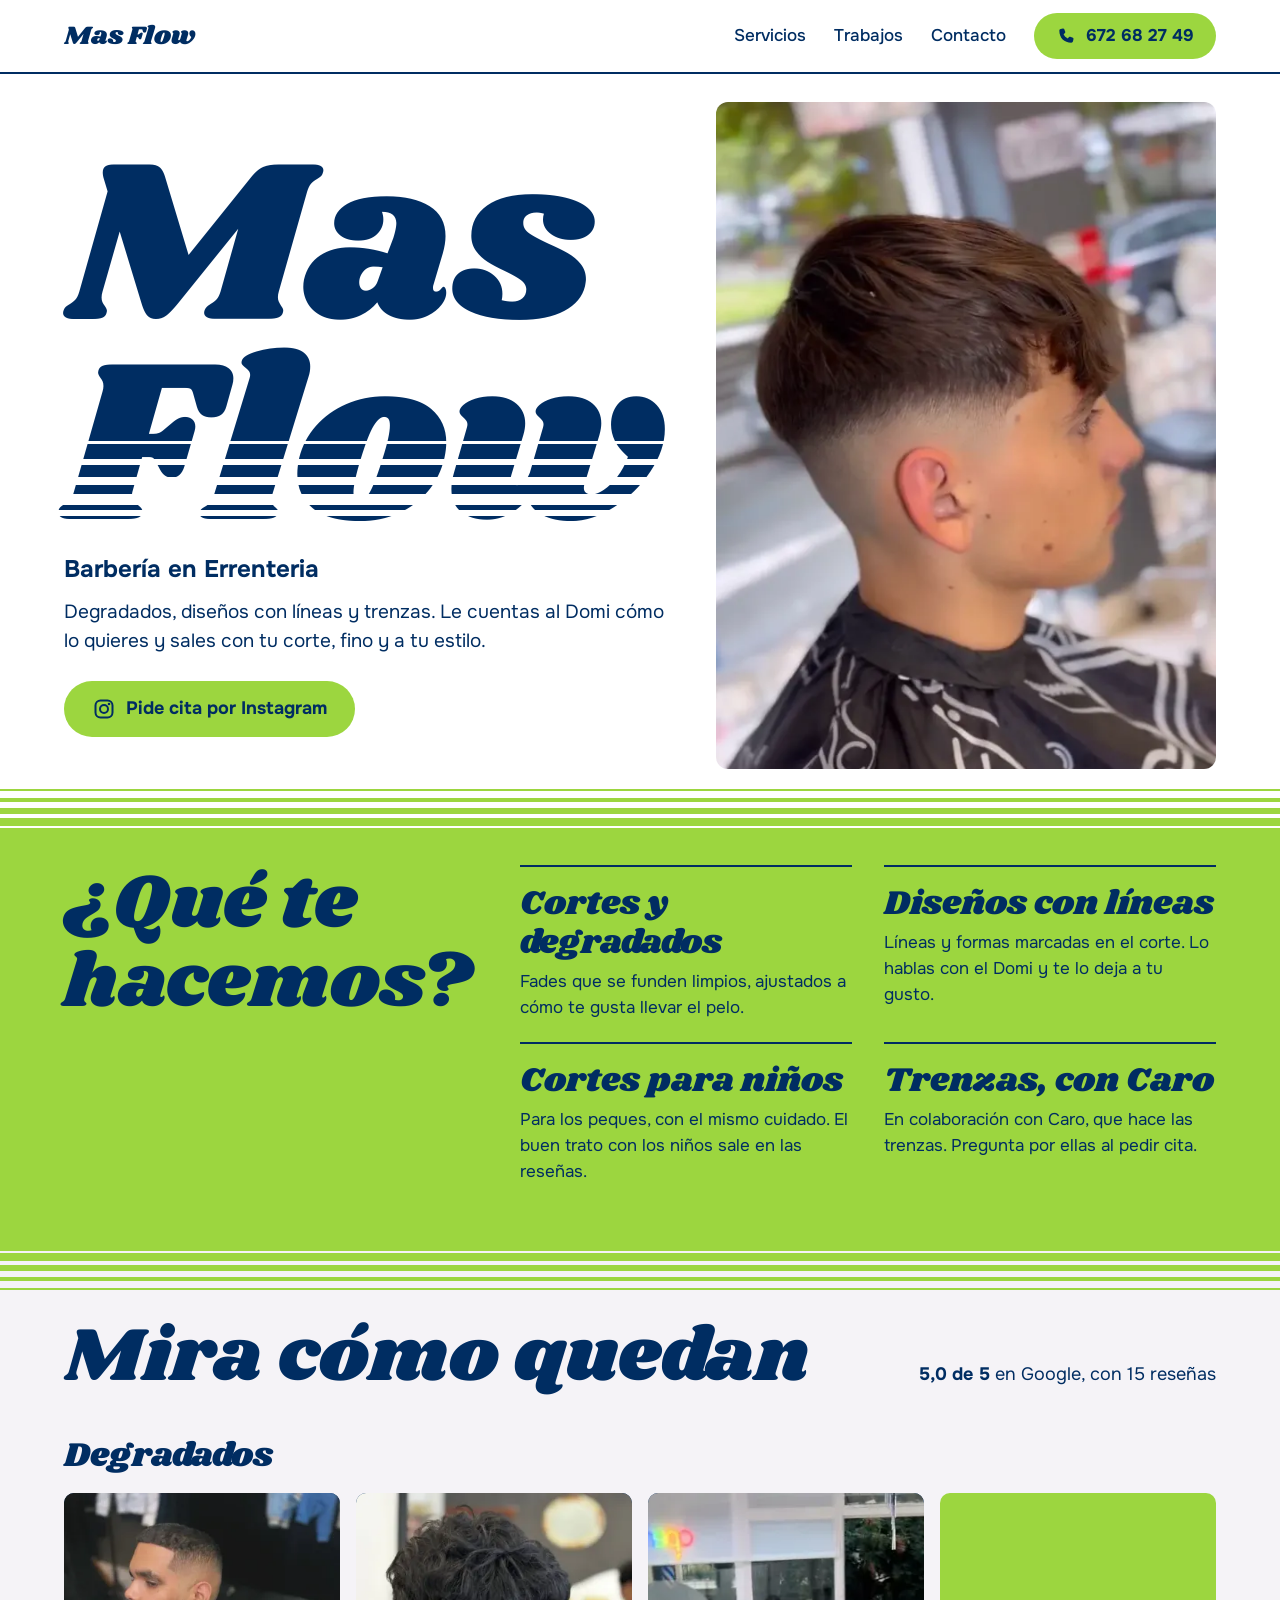
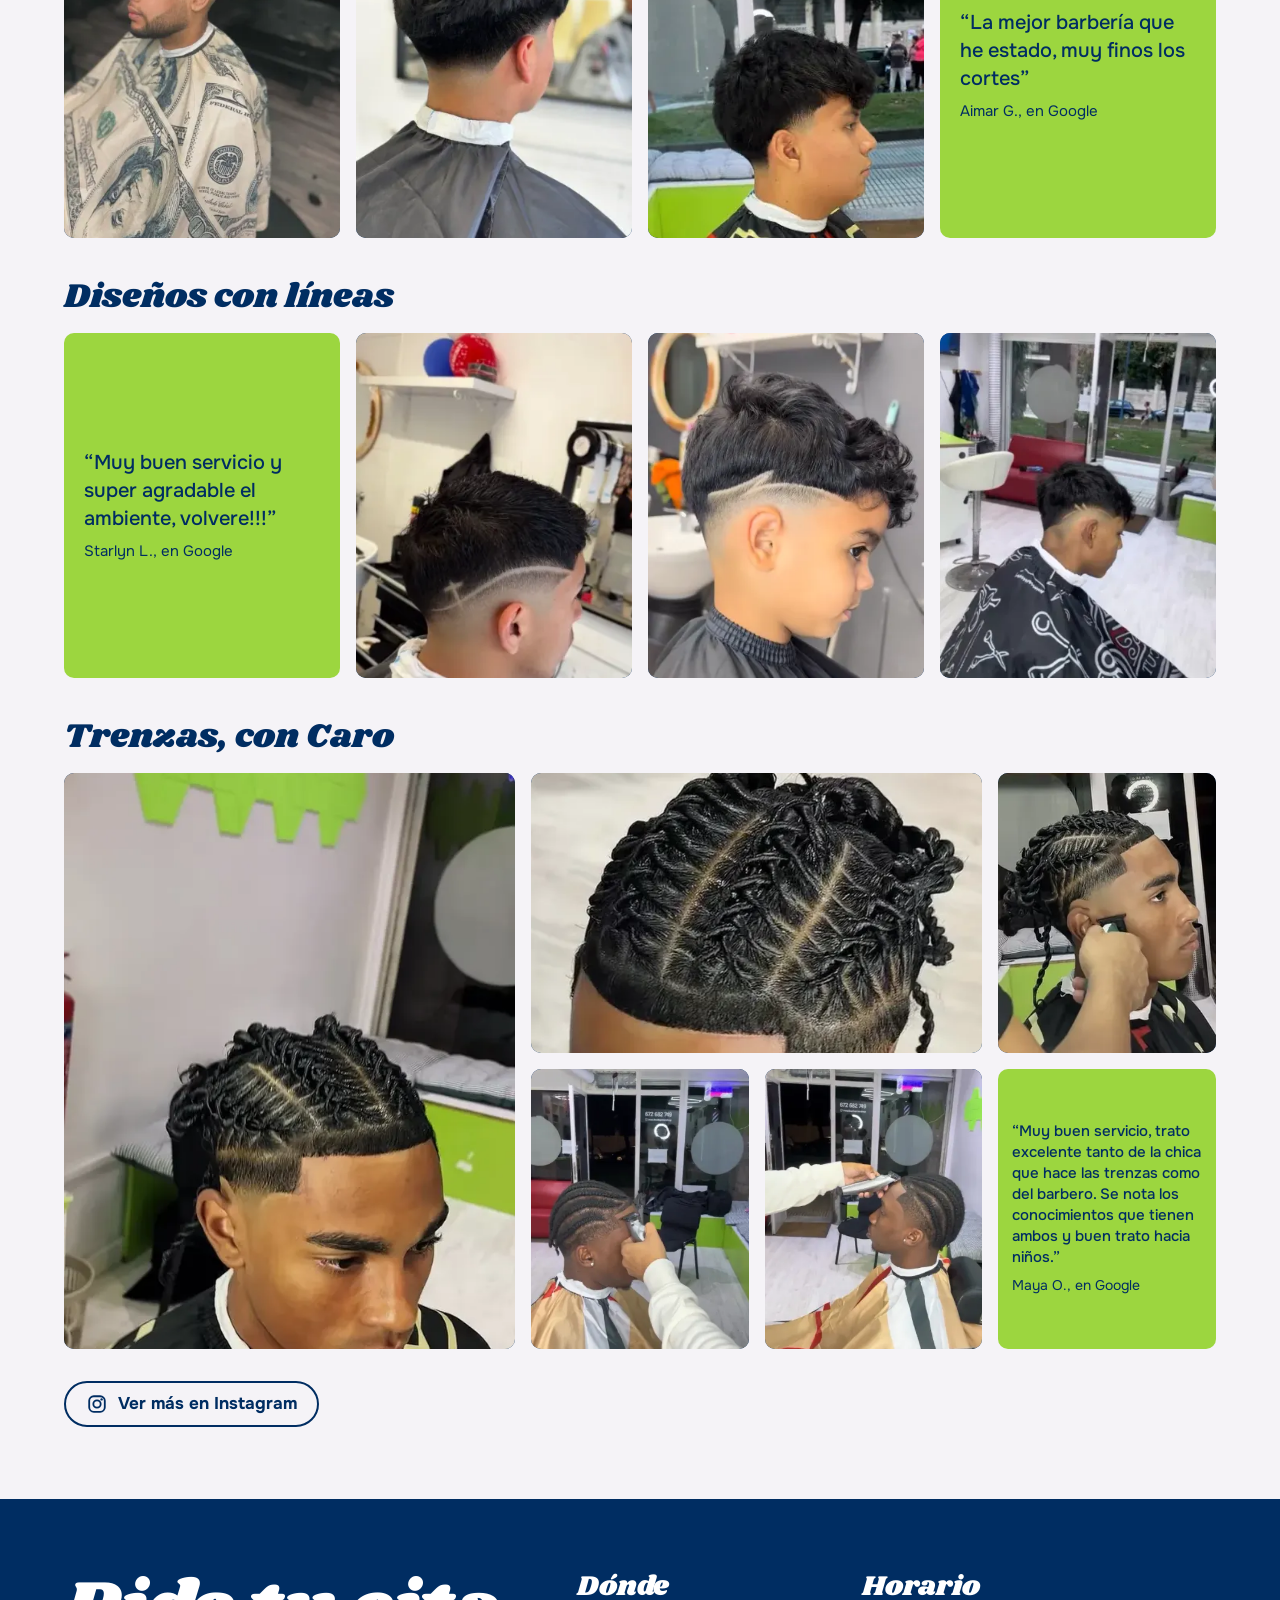
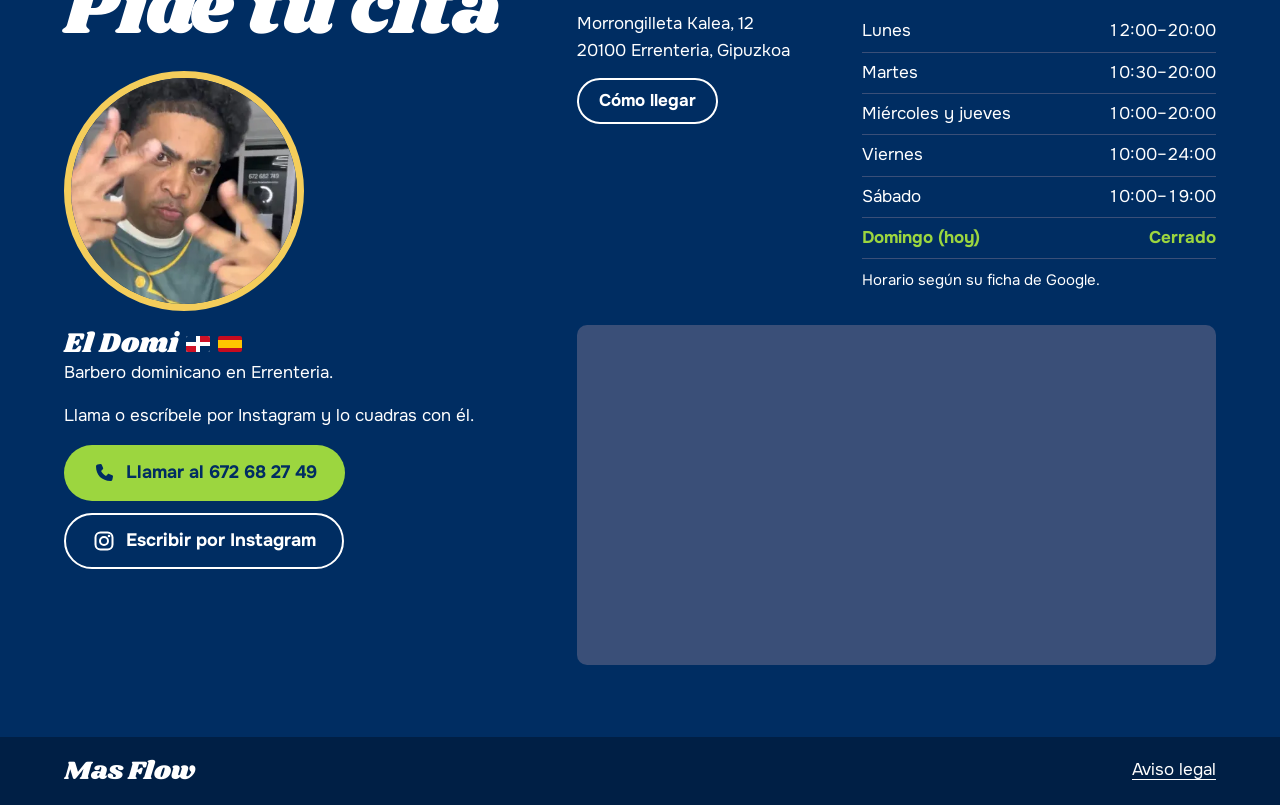
==== commit 2f63de0b: "Animaciones sobrias y correcciones de la verificación Entrada del nombre y aparición de fotos, solo " ====
--- a/index.html
+++ b/index.html
@@ -139,7 +139,7 @@
               <img src="img/degradado-2-360.webp" srcset="img/degradado-2-360.webp 360w, img/degradado-2-560.webp 560w, img/degradado-2-590.webp 590w" sizes="(min-width: 1024px) 276px, (min-width: 400px) 300px, 78vw" width="590" height="737" loading="lazy" alt="Degradado bajo en la nuca con pelo ondulado por arriba, visto desde atrás">
             </a>
             <a class="foto" data-visor href="img/degradado-3-415.webp" style="--pos: 30% 50%">
-              <img src="img/degradado-3-360.webp" srcset="img/degradado-3-360.webp 360w, img/degradado-3-415.webp 415w" sizes="(min-width: 1024px) 276px, (min-width: 400px) 300px, 78vw" width="415" height="370" loading="lazy" alt="Degradado lateral con pelo oscuro y volumen arriba, de perfil, junto al escaparate de la barbería">
+              <img src="img/degradado-3-360.webp" srcset="img/degradado-3-360.webp 360w, img/degradado-3-415.webp 415w" sizes="(min-width: 1024px) 390px, (min-width: 400px) 420px, 110vw" width="415" height="370" loading="lazy" alt="Degradado lateral con pelo oscuro y volumen arriba, de perfil, junto al escaparate de la barbería">
             </a>
           </div>
           <blockquote class="resena">
@@ -152,7 +152,7 @@
           <h3>Diseños con líneas</h3>
           <div class="pista">
             <a class="foto" data-visor href="img/diseno-1-415.webp" style="--pos: 50% 60%">
-              <img src="img/diseno-1-360.webp" srcset="img/diseno-1-360.webp 360w, img/diseno-1-415.webp 415w" sizes="(min-width: 1024px) 276px, (min-width: 400px) 300px, 78vw" width="415" height="492" loading="lazy" alt="Línea ondulada con una cruz marcada en el lateral de un corte con degradado">
+              <img src="img/diseno-1-360.webp" srcset="img/diseno-1-360.webp 360w, img/diseno-1-415.webp 415w" sizes="(min-width: 1024px) 295px, (min-width: 400px) 320px, 83vw" width="415" height="492" loading="lazy" alt="Línea ondulada con una cruz marcada en el lateral de un corte con degradado">
             </a>
             <a class="foto" data-visor href="img/diseno-3-752.webp" style="--pos: 50% 28%">
               <img src="img/diseno-3-360.webp" srcset="img/diseno-3-360.webp 360w, img/diseno-3-560.webp 560w, img/diseno-3-752.webp 752w" sizes="(min-width: 1024px) 276px, (min-width: 400px) 300px, 78vw" width="752" height="1400" loading="lazy" alt="Corte de niño con pelo rizado arriba, degradado y una línea marcada en el lateral">
@@ -174,10 +174,10 @@
               <img src="img/trenzas-5-360.webp" srcset="img/trenzas-5-360.webp 360w, img/trenzas-5-560.webp 560w, img/trenzas-5-752.webp 752w" sizes="(min-width: 1024px) 452px, (min-width: 400px) 300px, 78vw" width="752" height="1050" loading="lazy" alt="Trenzas retorcidas con raya y contorno marcado, con un panel verde lima del local en la pared">
             </a>
             <a class="foto foto--ancha foto--t4" data-visor href="img/trenzas-4-600.webp">
-              <img src="img/trenzas-4-360.webp" srcset="img/trenzas-4-360.webp 360w, img/trenzas-4-560.webp 560w, img/trenzas-4-600.webp 600w" sizes="(min-width: 1024px) 452px, (min-width: 400px) 360px, 92vw" width="600" height="500" loading="lazy" alt="Trenzas retorcidas vistas desde arriba, con rayas marcadas y el contorno de la frente recto">
+              <img src="img/trenzas-4-360.webp" srcset="img/trenzas-4-360.webp 360w, img/trenzas-4-560.webp 560w, img/trenzas-4-600.webp 600w" sizes="(min-width: 1024px) 452px, (min-width: 400px) 450px, 117vw" width="600" height="500" loading="lazy" alt="Trenzas retorcidas vistas desde arriba, con rayas marcadas y el contorno de la frente recto">
             </a>
             <a class="foto foto--t3" data-visor href="img/trenzas-3-780.webp" style="--pos: 38% 50%">
-              <img src="img/trenzas-3-360.webp" srcset="img/trenzas-3-360.webp 360w, img/trenzas-3-560.webp 560w, img/trenzas-3-780.webp 780w" sizes="(min-width: 1024px) 218px, (min-width: 400px) 300px, 78vw" width="780" height="560" loading="lazy" alt="Repaso con la máquina junto a la oreja en un corte con trenzas retorcidas y degradado en la sien">
+              <img src="img/trenzas-3-360.webp" srcset="img/trenzas-3-360.webp 360w, img/trenzas-3-560.webp 560w, img/trenzas-3-780.webp 780w" sizes="(min-width: 1024px) 400px, (min-width: 400px) 525px, 136vw" width="780" height="560" loading="lazy" alt="Repaso con la máquina junto a la oreja en un corte con trenzas retorcidas y degradado en la sien">
             </a>
             <a class="foto foto--t1" data-visor href="img/trenzas-1-408.webp" style="--pos: 30% 62%">
               <img src="img/trenzas-1-360.webp" srcset="img/trenzas-1-360.webp 360w, img/trenzas-1-408.webp 408w" sizes="(min-width: 1024px) 218px, (min-width: 400px) 300px, 78vw" width="408" height="690" loading="lazy" alt="Trenzas pegadas hacia atrás mientras se repasa el contorno con la máquina, con el local de noche al fondo">
--- a/styles.css
+++ b/styles.css
@@ -3,7 +3,7 @@
    min-width añaden el resto.
    1. Variables  2. Base  3. Botones  4. Cabecera  5. Portada
    6. Rayas  7. Servicios  8. Trabajos  9. Visor  10. Contacto y pie
-   11. Página legal  12. Pantallas mayores
+   11. Página legal  12. Animaciones  13. Pantallas mayores
    ========================================================================== */
 
 /* 1. VARIABLES -------------------------------------------------------------
@@ -35,7 +35,6 @@
 html {
   -webkit-text-size-adjust: 100%;
   text-size-adjust: 100%;
-  scroll-behavior: smooth;
   /* Un enlace #seccion no debe quedar bajo la cabecera fija */
   scroll-padding-top: calc(var(--alto-cabecera) + 12px);
 }
@@ -92,7 +91,7 @@
 }
 .boton svg { flex: none; }
 
-.boton--grande { min-height: 56px; padding: 12px 26px; font-size: 1.125rem; }
+.boton--grande { min-height: 56px; padding: 12px 16px; font-size: 1.125rem; }
 
 /* Secundario: solo línea, para que el lima siga siendo la acción principal */
 .boton--linea { background: transparent; border-color: currentColor; color: inherit; }
@@ -331,7 +330,7 @@
   margin-inline: auto;
   padding: 6px var(--margen) calc(6px + env(safe-area-inset-bottom));
 }
-.visor-texto { margin-right: auto; font-weight: 500; }
+.visor-texto { margin-right: auto; font-weight: 500; line-height: 1.3; white-space: pre-line; }
 .visor-boton {
   display: inline-flex;
   align-items: center;
@@ -442,7 +441,25 @@
 .legal ul { margin: 0; padding-left: 1.2em; }
 .legal .boton { margin-top: 32px; }
 
-/* 12. PANTALLAS MAYORES ------------------------------------------------------
+/* 12. ANIMACIONES ------------------------------------------------------------
+   Todo depende de .anima, que solo pone main.js. Sin JS o con "reducir
+   movimiento" esa clase no existe y aquí no se aplica nada. */
+html.suave { scroll-behavior: smooth; }
+
+.anima .fade { animation: pasada .9s cubic-bezier(.2, .7, .2, 1) .1s backwards; }
+
+@keyframes pasada {
+  from { clip-path: inset(-10% -10% 100% -10%); }
+  to { clip-path: inset(-10% -10% -10% -10%); }
+}
+
+.anima .foto { transition: opacity .5s ease, transform .5s ease; }
+.anima .grupo:not(.visto) .foto { opacity: 0; transform: translateY(14px); }
+.anima .grupo .foto:nth-child(2) { transition-delay: .07s; }
+.anima .grupo .foto:nth-child(3) { transition-delay: .14s; }
+.anima .grupo .foto:nth-child(n+4) { transition-delay: .2s; }
+
+/* 13. PANTALLAS MAYORES ------------------------------------------------------
    Desde 640 px la portada es otra: nombre a la izquierda y foto enmarcada a la
    derecha, nunca a pantalla completa porque la foto mide 752 px. */
 @media (min-width: 640px) {
@@ -472,6 +489,7 @@
   }
   .portada-texto { padding: 0; }
   .titular-marca { font-size: min(18.8vw, 232px); }
+  .boton--grande { padding-inline: 26px; }
   .portada .boton--grande { width: auto; }
   .portada-foto img { aspect-ratio: 3 / 4; border-radius: 12px; }
 
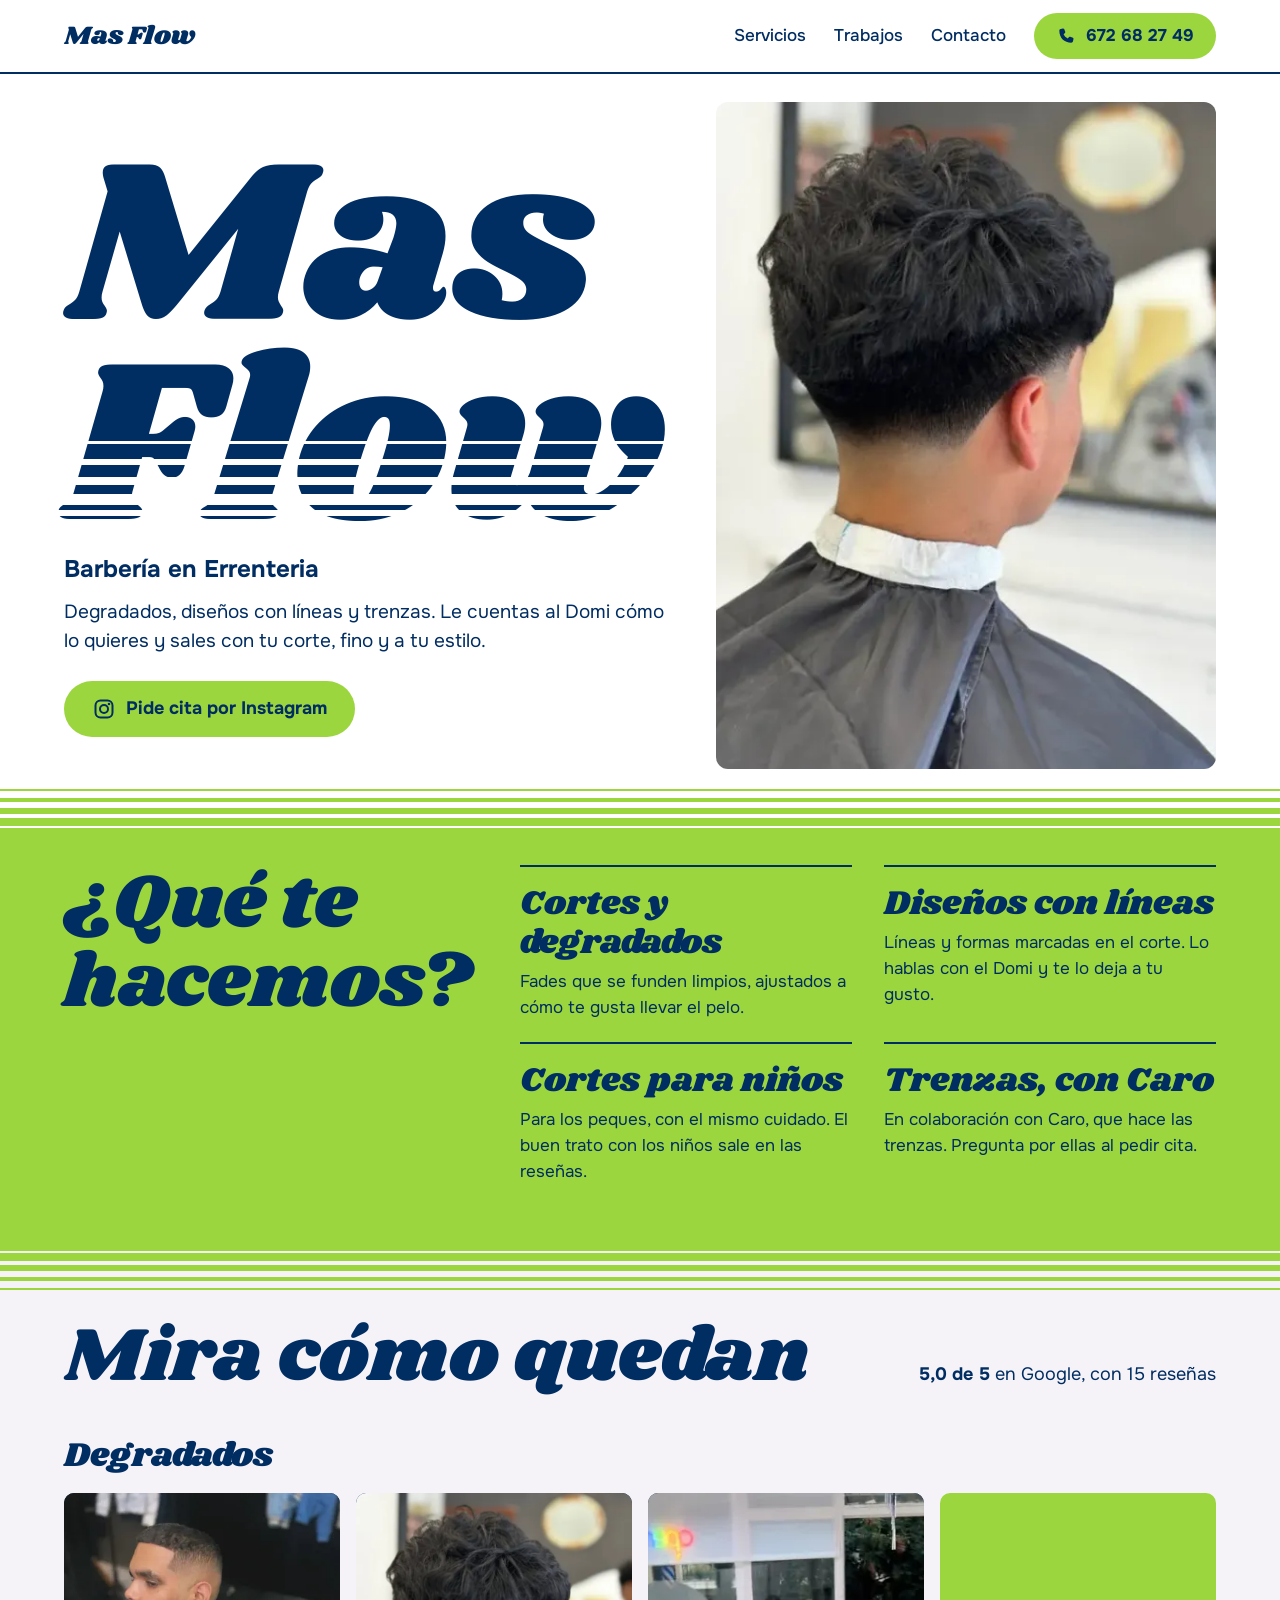
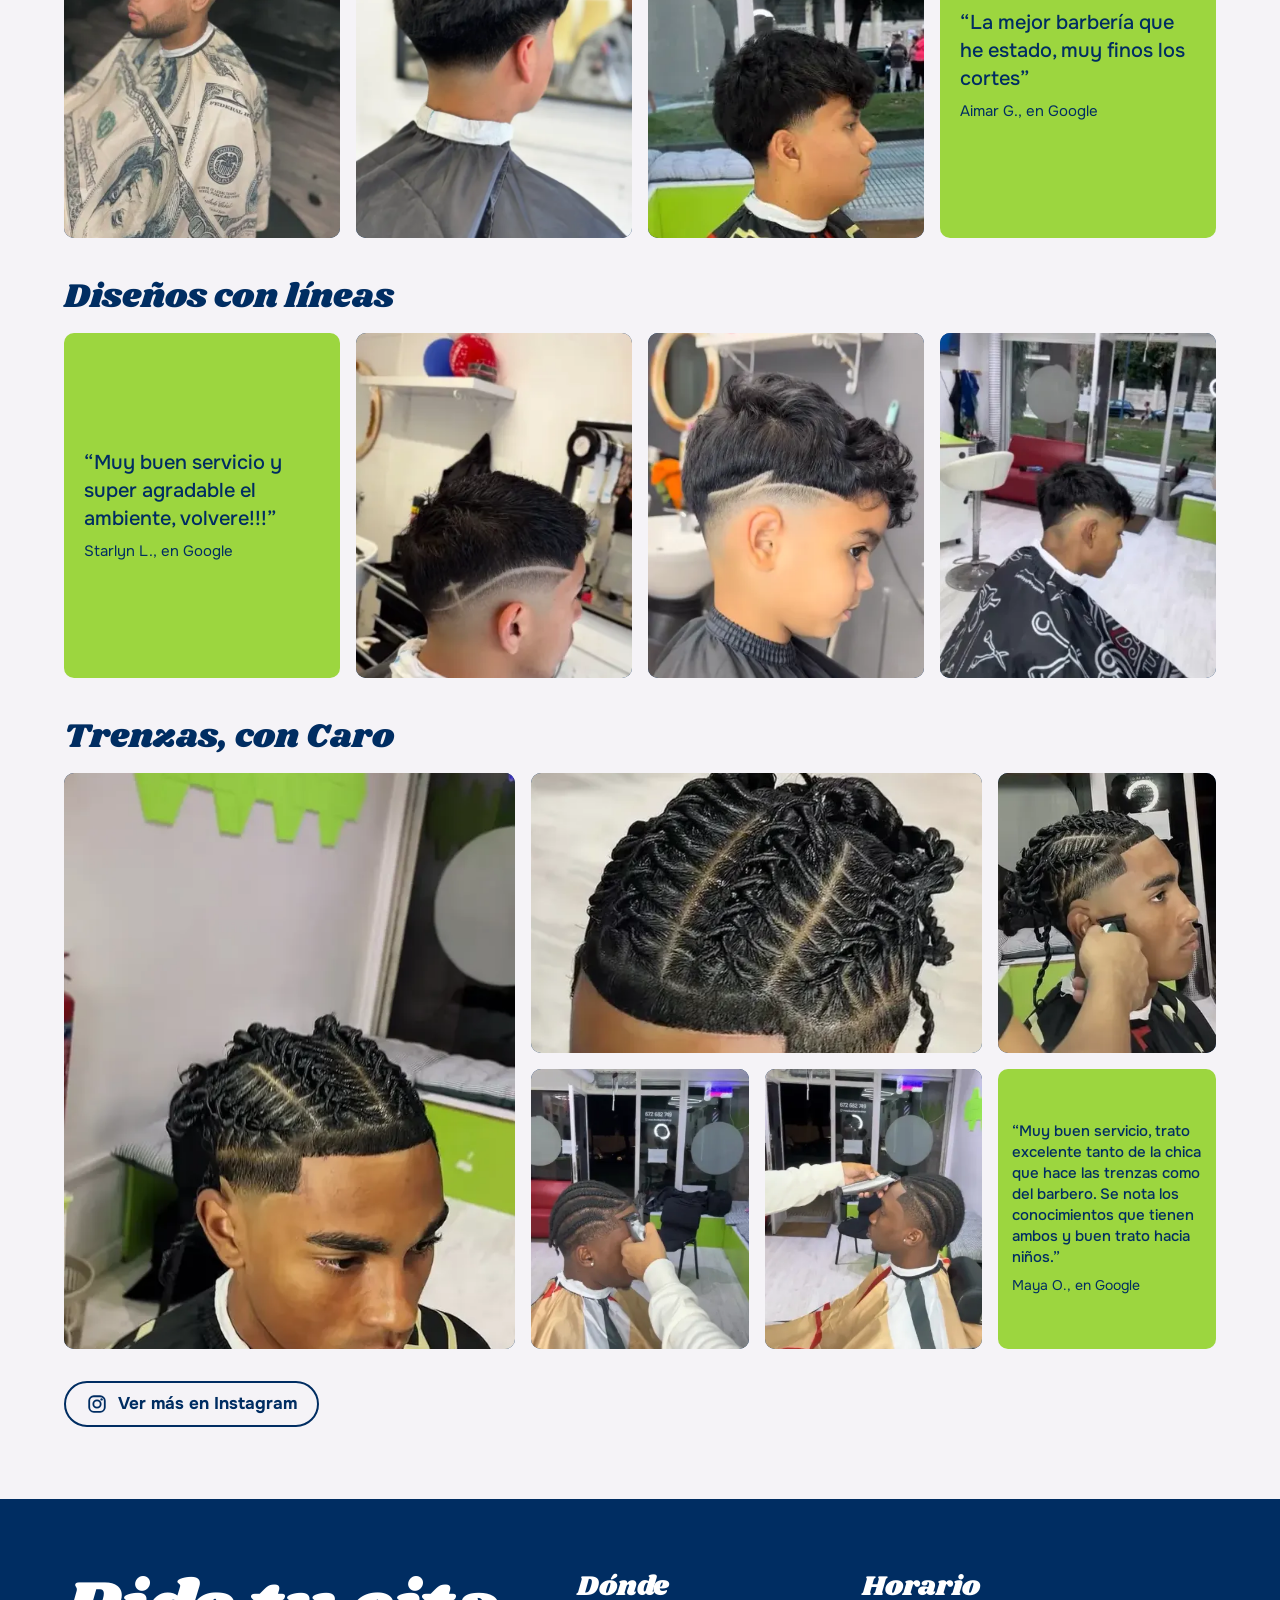
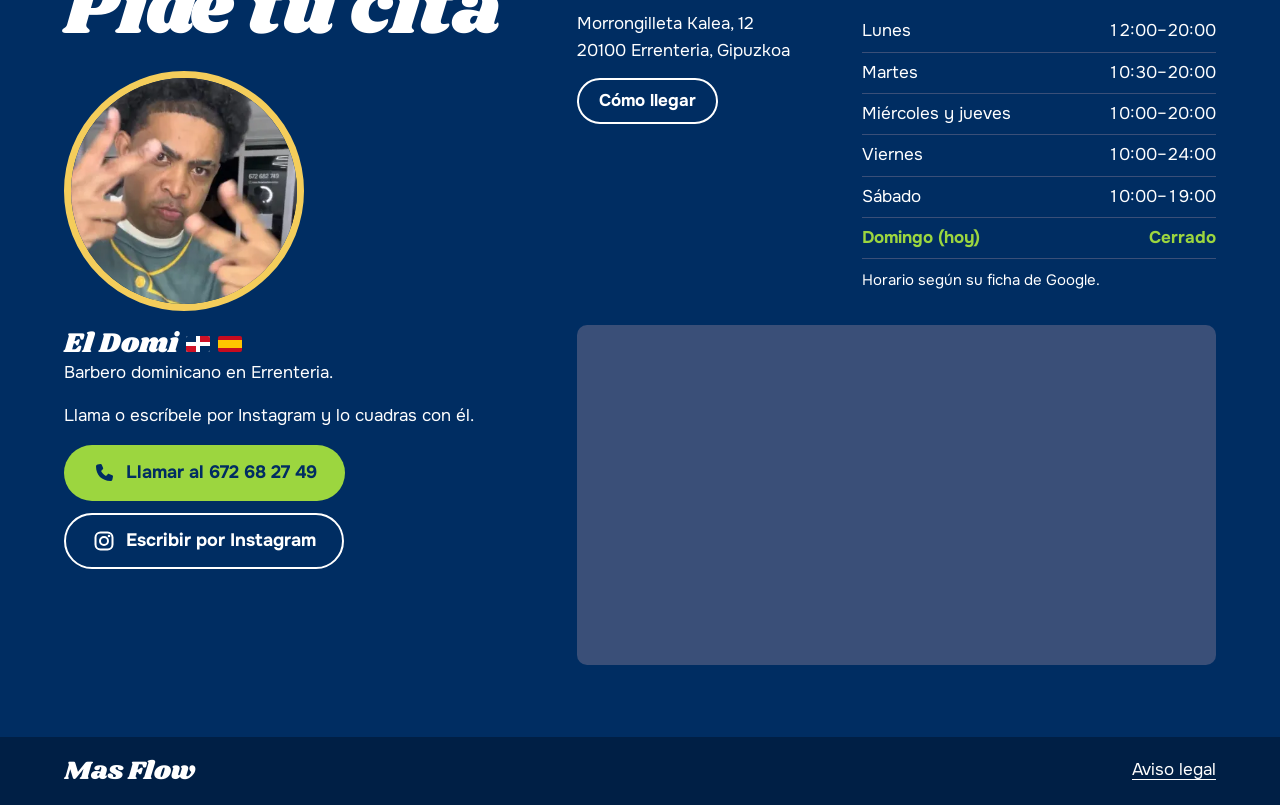
==== commit 5c28a650: "Demo Mas Flow" ====
--- a/index.html
+++ b/index.html
@@ -81,12 +81,12 @@
         </a>
       </div>
       <figure class="portada-foto">
-        <img src="img/degradado-4-560.webp"
-             srcset="img/degradado-4-360.webp 360w, img/degradado-4-560.webp 560w, img/degradado-4-752.webp 752w"
-             sizes="(min-width: 1250px) 500px, (min-width: 640px) 40vw, 100vw"
-             width="752" height="1400"
-             alt="Corte con degradado en los laterales y pelo castaño peinado hacia delante, visto de perfil">
-      </figure>
+  <img src="img/degradado-2-560.webp"
+       srcset="img/degradado-2-360.webp 360w, img/degradado-2-560.webp 560w, img/degradado-2-590.webp 590w"
+       sizes="(min-width: 1250px) 500px, (min-width: 640px) 40vw, 100vw"
+       width="590" height="737"
+       alt="Degradado bajo en la nuca con pelo ondulado por arriba, visto desde atrás">
+</figure>
     </section>
 
     <div class="rayas" aria-hidden="true"></div>
@@ -170,17 +170,17 @@
         <div class="grupo grupo--trenzas">
           <h3>Trenzas, con Caro</h3>
           <div class="pista">
+            <a class="foto foto--ancha foto--t4" data-visor href="img/trenzas-4-600.webp">
+              <img src="img/trenzas-4-360.webp" srcset="img/trenzas-4-360.webp 360w, img/trenzas-4-560.webp 560w, img/trenzas-4-600.webp 600w" sizes="(min-width: 1024px) 452px, (min-width: 400px) 450px, 117vw" width="600" height="500" loading="lazy" alt="Trenzas retorcidas vistas desde arriba, con rayas marcadas y el contorno de la frente recto">
+            </a>
+            <a class="foto foto--t3" data-visor href="img/trenzas-3-780.webp" style="--pos: 38% 50%">
+              <img src="img/trenzas-3-360.webp" srcset="img/trenzas-3-360.webp 360w, img/trenzas-3-560.webp 560w, img/trenzas-3-780.webp 780w" sizes="(min-width: 1024px) 400px, (min-width: 400px) 525px, 136vw" width="780" height="560" loading="lazy" alt="Repaso con la máquina junto a la oreja en un corte con trenzas retorcidas y degradado en la sien">
+            </a>
+            <a class="foto foto--t1" data-visor href="img/trenzas-1-408.webp" style="--pos: 30% 62%">
+              <img src="img/trenzas-1-360.webp" srcset="img/trenzas-1-360.webp 360w, img/trenzas-1-408.webp 408w" sizes="(min-width: 1024px) 218px, (min-width: 400px) 300px, 78vw" width="408" height="690" loading="lazy" alt="Trenzas pegadas hacia atrás mientras se repasa el contorno con la máquina, con el local de noche al fondo">
+            </a>
             <a class="foto foto--t5" data-visor href="img/trenzas-5-752.webp" style="--pos: 50% 62%">
               <img src="img/trenzas-5-360.webp" srcset="img/trenzas-5-360.webp 360w, img/trenzas-5-560.webp 560w, img/trenzas-5-752.webp 752w" sizes="(min-width: 1024px) 452px, (min-width: 400px) 300px, 78vw" width="752" height="1050" loading="lazy" alt="Trenzas retorcidas con raya y contorno marcado, con un panel verde lima del local en la pared">
-            </a>
-            <a class="foto foto--ancha foto--t4" data-visor href="img/trenzas-4-600.webp">
-              <img src="img/trenzas-4-360.webp" srcset="img/trenzas-4-360.webp 360w, img/trenzas-4-560.webp 560w, img/trenzas-4-600.webp 600w" sizes="(min-width: 1024px) 452px, (min-width: 400px) 450px, 117vw" width="600" height="500" loading="lazy" alt="Trenzas retorcidas vistas desde arriba, con rayas marcadas y el contorno de la frente recto">
-            </a>
-            <a class="foto foto--t3" data-visor href="img/trenzas-3-780.webp" style="--pos: 38% 50%">
-              <img src="img/trenzas-3-360.webp" srcset="img/trenzas-3-360.webp 360w, img/trenzas-3-560.webp 560w, img/trenzas-3-780.webp 780w" sizes="(min-width: 1024px) 400px, (min-width: 400px) 525px, 136vw" width="780" height="560" loading="lazy" alt="Repaso con la máquina junto a la oreja en un corte con trenzas retorcidas y degradado en la sien">
-            </a>
-            <a class="foto foto--t1" data-visor href="img/trenzas-1-408.webp" style="--pos: 30% 62%">
-              <img src="img/trenzas-1-360.webp" srcset="img/trenzas-1-360.webp 360w, img/trenzas-1-408.webp 408w" sizes="(min-width: 1024px) 218px, (min-width: 400px) 300px, 78vw" width="408" height="690" loading="lazy" alt="Trenzas pegadas hacia atrás mientras se repasa el contorno con la máquina, con el local de noche al fondo">
             </a>
             <a class="foto foto--t2" data-visor href="img/trenzas-2-413.webp" style="--pos: 70% 62%">
               <img src="img/trenzas-2-360.webp" srcset="img/trenzas-2-360.webp 360w, img/trenzas-2-413.webp 413w" sizes="(min-width: 1024px) 218px, (min-width: 400px) 300px, 78vw" width="413" height="677" loading="lazy" alt="Trenzas pegadas vistas de lado mientras se repasa la frente con la máquina, dentro de la barbería">
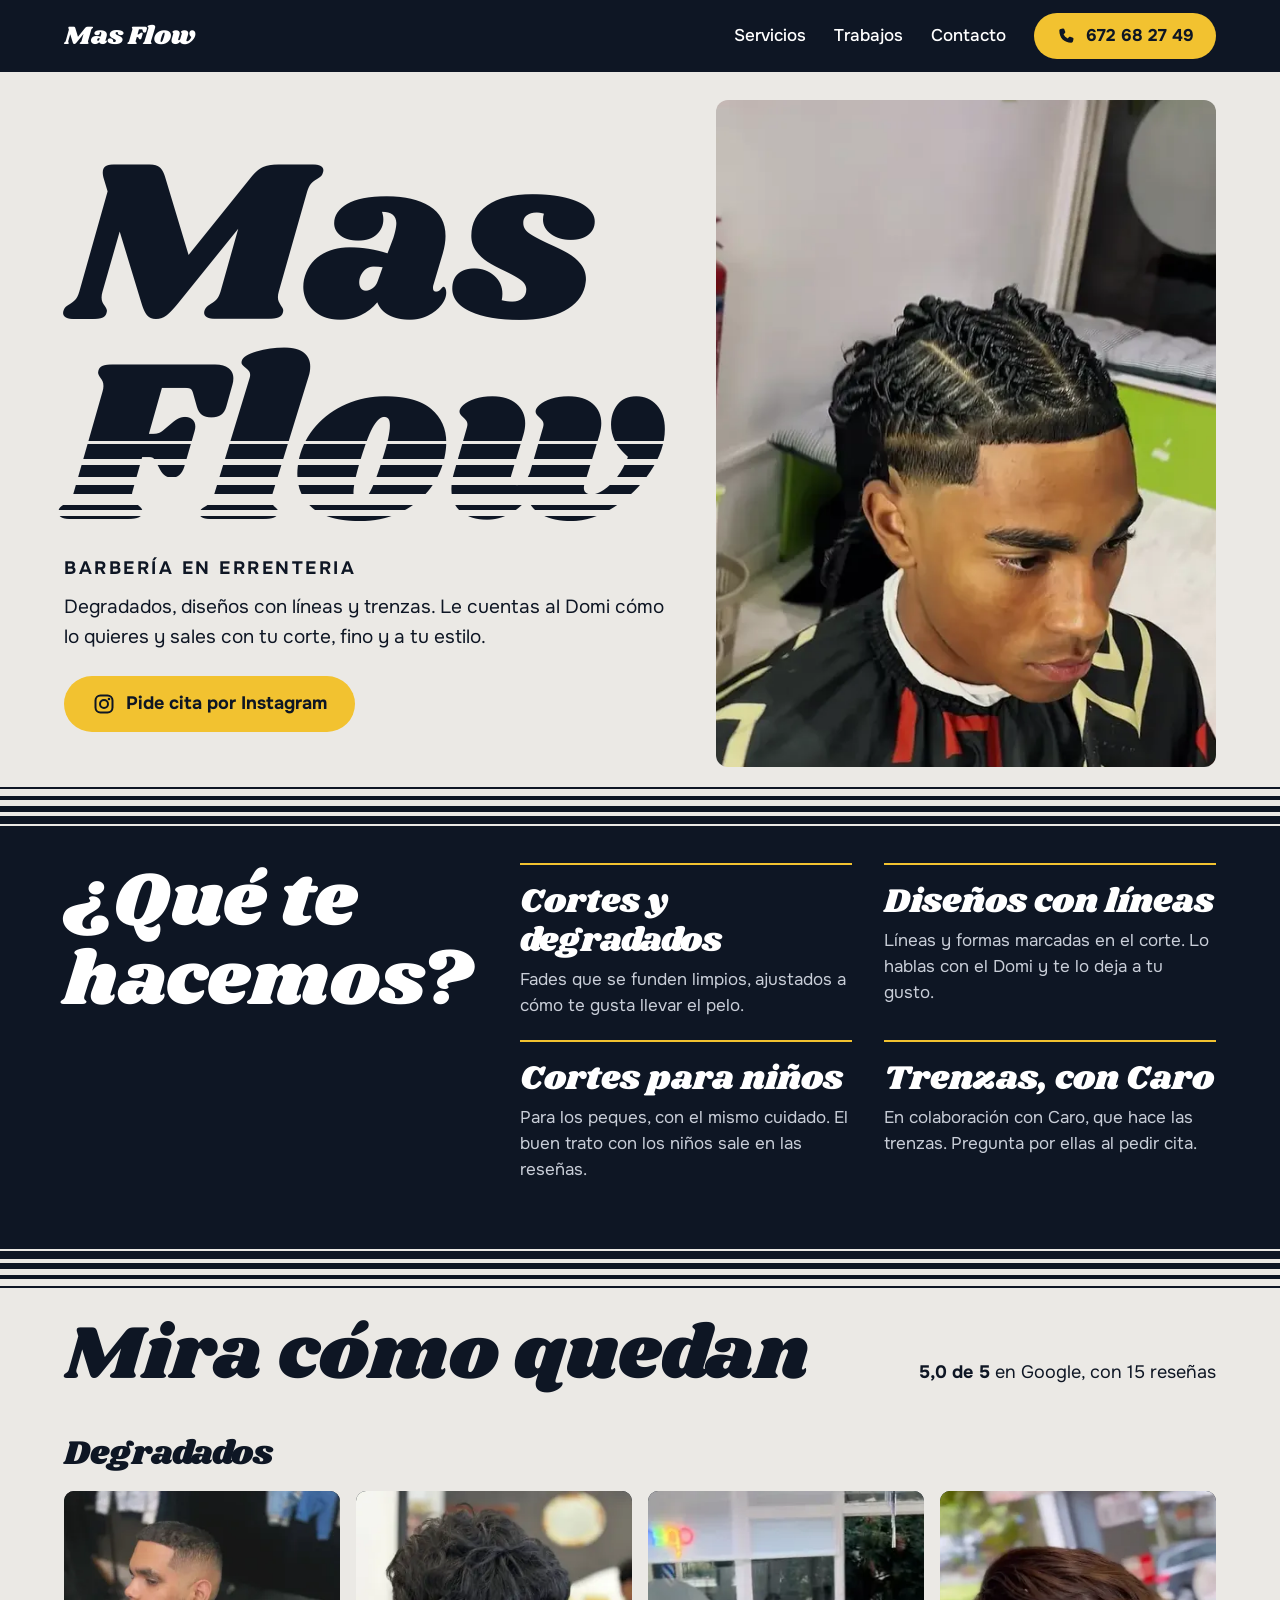
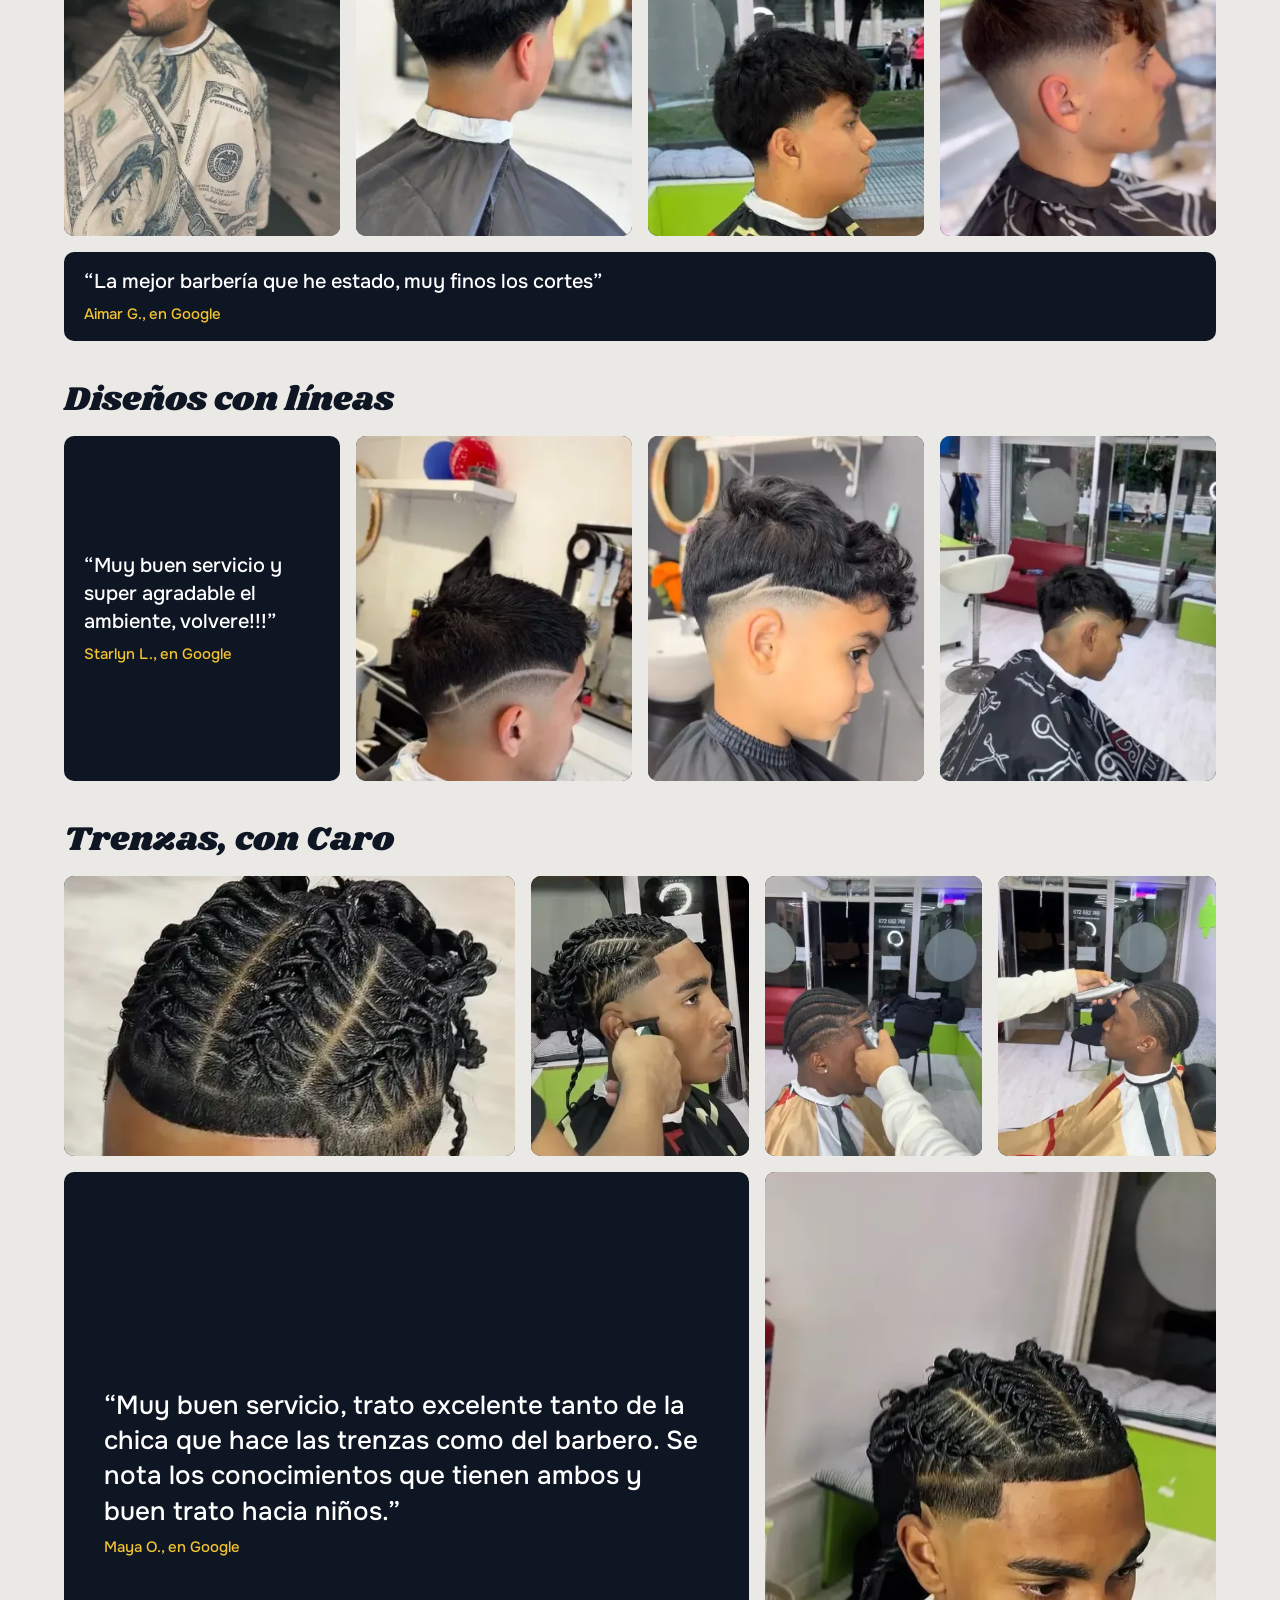
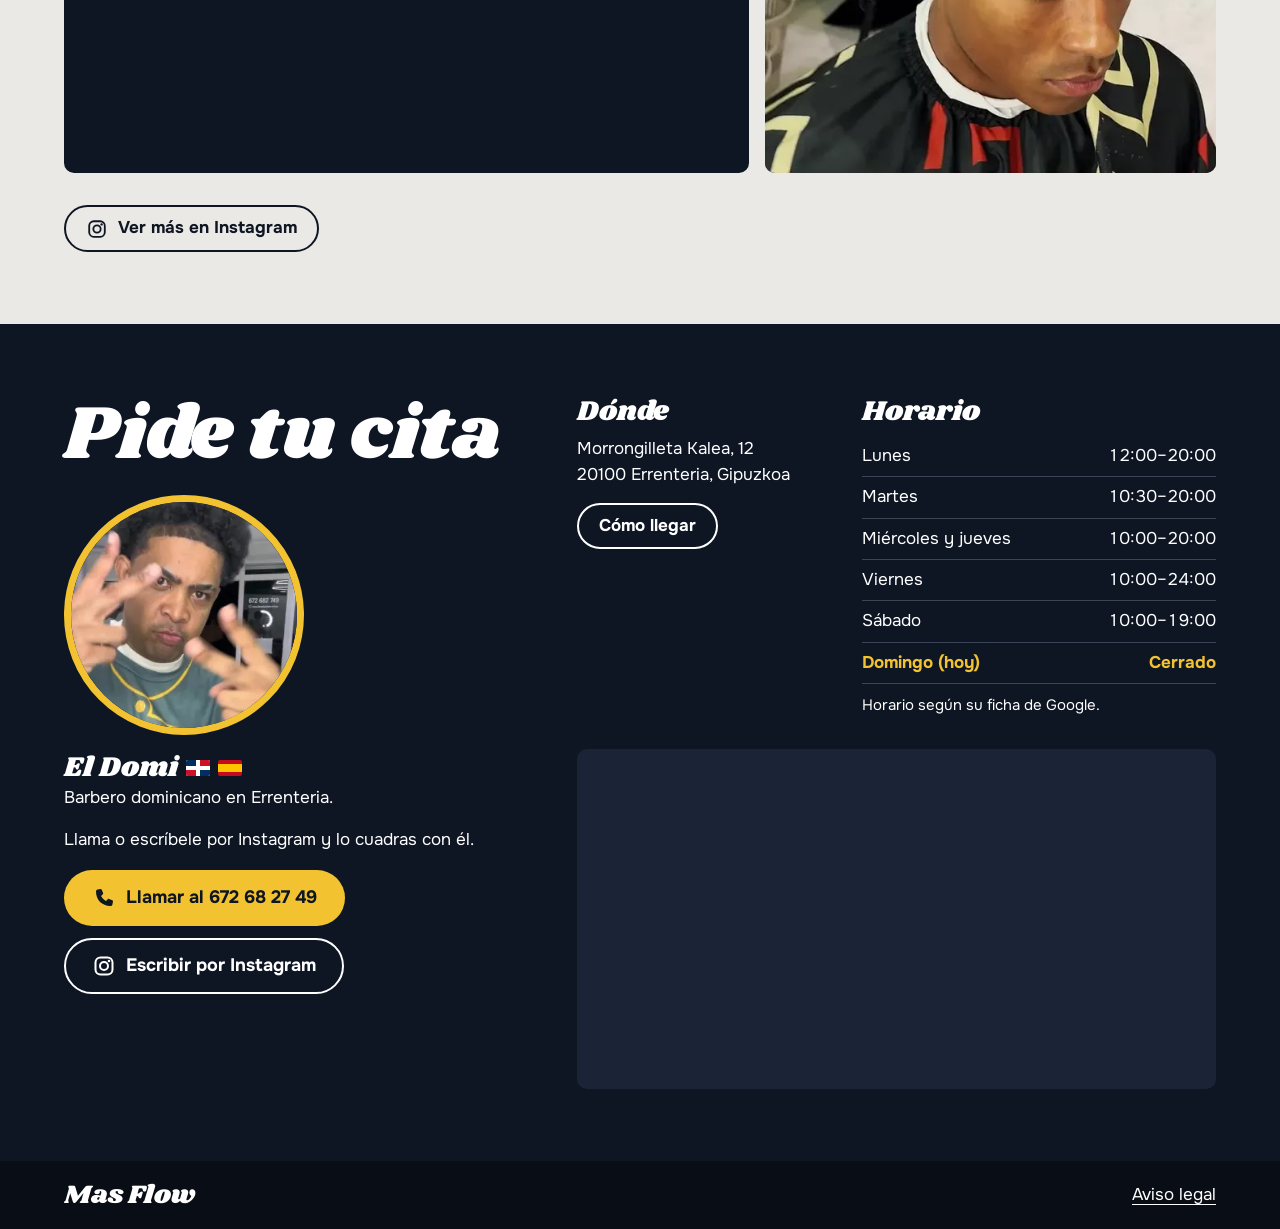
==== commit a961f0f5: "Paleta urbana y trenzas-5 en la portada El lima del local se veía infantil: pasa a tinta, hormigón y" ====
--- a/index.html
+++ b/index.html
@@ -8,7 +8,7 @@
   <meta name="format-detection" content="telephone=no">
   <title>Mas Flow | Barbería en Errenteria: degradados, diseños y trenzas</title>
   <meta name="description" content="Mas Flow, barbería en Errenteria (Gipuzkoa). Degradados, diseños con líneas, cortes para niños y trenzas. Pide cita por teléfono o por Instagram.">
-  <meta name="theme-color" content="#ffffff">
+  <meta name="theme-color" content="#0e1624">
   <link rel="icon" href="favicon.svg" type="image/svg+xml">
   <link rel="preconnect" href="https://fonts.googleapis.com">
   <link rel="preconnect" href="https://fonts.gstatic.com" crossorigin>
@@ -81,12 +81,12 @@
         </a>
       </div>
       <figure class="portada-foto">
-  <img src="img/degradado-2-560.webp"
-       srcset="img/degradado-2-360.webp 360w, img/degradado-2-560.webp 560w, img/degradado-2-590.webp 590w"
-       sizes="(min-width: 1250px) 500px, (min-width: 640px) 40vw, 100vw"
-       width="590" height="737"
-       alt="Degradado bajo en la nuca con pelo ondulado por arriba, visto desde atrás">
-</figure>
+        <img src="img/trenzas-5-560.webp"
+             srcset="img/trenzas-5-360.webp 360w, img/trenzas-5-560.webp 560w, img/trenzas-5-752.webp 752w"
+             sizes="(min-width: 1250px) 500px, (min-width: 640px) 40vw, 100vw"
+             width="752" height="1000"
+             alt="Trenzas retorcidas con rayas marcadas, contorno recto y degradado en la sien, dentro de la barbería">
+      </figure>
     </section>
 
     <div class="rayas" aria-hidden="true"></div>
@@ -129,7 +129,7 @@
           <p class="nota-google"><strong>5,0 de 5</strong> en Google, con 15 reseñas</p>
         </div>
 
-        <div class="grupo">
+        <div class="grupo grupo--cuatro">
           <h3>Degradados</h3>
           <div class="pista">
             <a class="foto" data-visor href="img/degradado-1-587.webp" style="--pos: 40% 30%">
@@ -140,6 +140,9 @@
             </a>
             <a class="foto" data-visor href="img/degradado-3-415.webp" style="--pos: 30% 50%">
               <img src="img/degradado-3-360.webp" srcset="img/degradado-3-360.webp 360w, img/degradado-3-415.webp 415w" sizes="(min-width: 1024px) 390px, (min-width: 400px) 420px, 110vw" width="415" height="370" loading="lazy" alt="Degradado lateral con pelo oscuro y volumen arriba, de perfil, junto al escaparate de la barbería">
+            </a>
+            <a class="foto" data-visor href="img/degradado-4-752.webp" style="--pos: 50% 40%">
+              <img src="img/degradado-4-360.webp" srcset="img/degradado-4-360.webp 360w, img/degradado-4-560.webp 560w, img/degradado-4-752.webp 752w" sizes="(min-width: 1024px) 276px, (min-width: 400px) 300px, 78vw" width="752" height="1400" loading="lazy" alt="Corte con degradado en los laterales y pelo castaño peinado hacia delante, visto de perfil">
             </a>
           </div>
           <blockquote class="resena">
@@ -179,11 +182,11 @@
             <a class="foto foto--t1" data-visor href="img/trenzas-1-408.webp" style="--pos: 30% 62%">
               <img src="img/trenzas-1-360.webp" srcset="img/trenzas-1-360.webp 360w, img/trenzas-1-408.webp 408w" sizes="(min-width: 1024px) 218px, (min-width: 400px) 300px, 78vw" width="408" height="690" loading="lazy" alt="Trenzas pegadas hacia atrás mientras se repasa el contorno con la máquina, con el local de noche al fondo">
             </a>
-            <a class="foto foto--t5" data-visor href="img/trenzas-5-752.webp" style="--pos: 50% 62%">
-              <img src="img/trenzas-5-360.webp" srcset="img/trenzas-5-360.webp 360w, img/trenzas-5-560.webp 560w, img/trenzas-5-752.webp 752w" sizes="(min-width: 1024px) 452px, (min-width: 400px) 300px, 78vw" width="752" height="1050" loading="lazy" alt="Trenzas retorcidas con raya y contorno marcado, con un panel verde lima del local en la pared">
-            </a>
             <a class="foto foto--t2" data-visor href="img/trenzas-2-413.webp" style="--pos: 70% 62%">
               <img src="img/trenzas-2-360.webp" srcset="img/trenzas-2-360.webp 360w, img/trenzas-2-413.webp 413w" sizes="(min-width: 1024px) 218px, (min-width: 400px) 300px, 78vw" width="413" height="677" loading="lazy" alt="Trenzas pegadas vistas de lado mientras se repasa la frente con la máquina, dentro de la barbería">
+            </a>
+            <a class="foto foto--t5" data-visor href="img/trenzas-5-752.webp" style="--pos: 50% 70%">
+              <img src="img/trenzas-5-360.webp" srcset="img/trenzas-5-360.webp 360w, img/trenzas-5-560.webp 560w, img/trenzas-5-752.webp 752w" sizes="(min-width: 1024px) 452px, (min-width: 400px) 300px, 78vw" width="752" height="1000" loading="lazy" alt="Trenzas retorcidas con rayas marcadas y contorno recto, vistas de frente, con el panel verde del local al fondo">
             </a>
           </div>
           <blockquote class="resena resena--larga">
--- a/styles.css
+++ b/styles.css
@@ -7,17 +7,20 @@
    ========================================================================== */
 
 /* 1. VARIABLES -------------------------------------------------------------
-   Colores medidos en sus fotos (lima, dorado) y en la bandera dominicana
-   (azul). El lima es el único color de la acción principal. */
+   Paleta urbana: azul noche casi negro (el azul dominicano llevado a tinta),
+   gris hormigón y dorado, de la camiseta del Domi y del marco del espejo. El
+   dorado es el único color de la acción principal. Sin negro ni rojo (OG). */
 :root {
   --blanco: #ffffff;
-  --roto: #f5f3f7;
-  --lima: #9cd63f;
-  --lima-oscuro: #8bc42f;
-  --azul: #002d62;
-  --azul-hondo: #001f45;
-  --azul-medio: #3a4f78;
-  --oro: #f4cd5b;
+  --hormigon: #ebe9e5;
+  --accion: #f2c230;
+  --accion-oscuro: #ddad1c;
+  --tinta: #0e1624;
+  --tinta-2: #1a2436;
+  --tinta-honda: #080d16;
+  --gris: #3b4558;
+  --texto-suave: #c9ced8;
+  --oro: #f2c230;
 
   --letra-rotulo: "Shrikhand", "Arial Black", sans-serif;
   --letra-texto: "Onest", system-ui, -apple-system, "Segoe UI", sans-serif;
@@ -41,8 +44,8 @@
 
 body {
   margin: 0;
-  background: var(--blanco);
-  color: var(--azul);
+  background: var(--hormigon);
+  color: var(--tinta);
   font: 400 1.0625rem/1.55 var(--letra-texto);
 }
 
@@ -51,7 +54,7 @@
 a { color: inherit; }
 
 :focus-visible {
-  outline: 3px solid var(--azul);
+  outline: 3px solid var(--tinta);
   outline-offset: 3px;
   border-radius: 4px;
 }
@@ -67,7 +70,7 @@
   align-items: center;
   min-height: 44px;
   padding: 0 16px;
-  background: var(--azul);
+  background: var(--tinta);
   color: var(--blanco);
   border-radius: 8px;
 }
@@ -83,8 +86,8 @@
   padding: 8px 20px;
   border: 2px solid transparent;
   border-radius: 999px;
-  background: var(--lima);
-  color: var(--azul);
+  background: var(--accion);
+  color: var(--tinta);
   font-weight: 700;
   text-decoration: none;
   transition: background-color .15s ease;
@@ -93,11 +96,11 @@
 
 .boton--grande { min-height: 56px; padding: 12px 16px; font-size: 1.125rem; }
 
-/* Secundario: solo línea, para que el lima siga siendo la acción principal */
+/* Secundario: solo línea, para que el dorado siga siendo la acción principal */
 .boton--linea { background: transparent; border-color: currentColor; color: inherit; }
 
 @media (hover: hover) {
-  .boton:hover { background: var(--lima-oscuro); }
+  .boton:hover { background: var(--accion-oscuro); }
   .boton--linea:hover { background: transparent; text-decoration: underline; text-underline-offset: 4px; }
 }
 
@@ -106,9 +109,10 @@
   position: sticky;
   top: 0;
   z-index: 20;
-  background: var(--blanco);
-  border-bottom: 2px solid var(--azul);
-}
+  background: var(--tinta);
+  color: var(--blanco);
+}
+.cabecera :focus-visible { outline-color: var(--accion); }
 
 .cabecera-dentro {
   display: flex;
@@ -158,12 +162,12 @@
 @supports ((-webkit-background-clip: text) or (background-clip: text)) {
   .fade {
     background-image: linear-gradient(to bottom,
-      var(--azul) 0 .46em,
-      transparent .46em .475em, var(--azul) .475em .54em,
-      transparent .54em .565em, var(--azul) .565em .615em,
-      transparent .615em .65em, var(--azul) .65em .69em,
-      transparent .69em .735em, var(--azul) .735em .76em,
-      transparent .76em .785em, var(--azul) .785em .805em,
+      var(--tinta) 0 .46em,
+      transparent .46em .475em, var(--tinta) .475em .54em,
+      transparent .54em .565em, var(--tinta) .565em .615em,
+      transparent .615em .65em, var(--tinta) .65em .69em,
+      transparent .69em .735em, var(--tinta) .735em .76em,
+      transparent .76em .785em, var(--tinta) .785em .805em,
       transparent .805em);
     -webkit-background-clip: text;
     background-clip: text;
@@ -175,7 +179,9 @@
 .titular-que {
   display: block;
   margin-top: -.5em;
-  font: 700 1.25rem/1.25 var(--letra-texto);
+  font: 700 1rem/1.25 var(--letra-texto);
+  letter-spacing: .14em;
+  text-transform: uppercase;
 }
 
 .portada-entrada { max-width: 34em; margin: 10px 0 20px; }
@@ -191,20 +197,22 @@
 
 /* 6. RAYAS DEL FADE ---------------------------------------------------------
    El recurso propio entre secciones: rayas que engordan hasta volverse color
-   lleno. Solo dos, a la entrada y a la salida del lima. */
+   lleno. Solo dos, a la entrada y a la salida de los servicios. */
 .rayas {
   height: 56px;
+  /* Mismo color que los servicios, a los que lleva */
   background: linear-gradient(to bottom,
-    transparent 0 12px, var(--lima) 12px 14px,
-    transparent 14px 21px, var(--lima) 21px 25px,
-    transparent 25px 31px, var(--lima) 31px 37px,
-    transparent 37px 41px, var(--lima) 41px 49px,
-    transparent 49px 51px, var(--lima) 51px);
-}
-.rayas--salida { transform: scaleY(-1); background-color: var(--roto); }
+    transparent 0 12px, var(--tinta) 12px 14px,
+    transparent 14px 21px, var(--tinta) 21px 25px,
+    transparent 25px 31px, var(--tinta) 31px 37px,
+    transparent 37px 41px, var(--tinta) 41px 49px,
+    transparent 49px 51px, var(--tinta) 51px);
+}
+.rayas--salida { transform: scaleY(-1); background-color: var(--hormigon); }
 
 /* 7. SERVICIOS -------------------------------------------------------------- */
-.servicios { background: var(--lima); padding: 20px var(--margen) 28px; }
+.servicios { background: var(--tinta); color: var(--blanco); padding: 20px var(--margen) 28px; }
+.servicios :focus-visible { outline-color: var(--accion); }
 .servicios-dentro { max-width: var(--ancho-dentro); margin-inline: auto; }
 
 .seccion-titulo {
@@ -212,14 +220,15 @@
 }
 
 .lista-servicios { margin: 24px 0 0; padding: 0; list-style: none; }
-.lista-servicios li { padding: 18px 0 20px; border-top: 2px solid var(--azul); }
+.lista-servicios li { padding: 18px 0 20px; border-top: 2px solid var(--accion); }
+.lista-servicios p { color: var(--texto-suave); }
 .lista-servicios h3 { font: 400 1.75rem/1.15 var(--letra-rotulo); }
 .lista-servicios p { margin-top: 6px; max-width: 32em; }
 
 /* 8. TRABAJOS ----------------------------------------------------------------
    Móvil y tableta: carriles que siguen al dedo, con la siguiente foto asomando.
    Escritorio (sección 10): mosaicos sin huecos. */
-.trabajos { background: var(--roto); padding: 12px var(--margen) 56px; }
+.trabajos { background: var(--hormigon); padding: 12px var(--margen) 56px; }
 .trabajos-dentro { max-width: var(--ancho-dentro); margin-inline: auto; }
 
 .nota-google { margin-top: 6px; }
@@ -248,7 +257,7 @@
   overflow: hidden;
   border-radius: 10px;
   scroll-snap-align: start;
-  background: var(--azul);
+  background: var(--tinta);
 }
 .foto--ancha { width: min(92vw, 360px); }
 .foto img {
@@ -264,12 +273,13 @@
   margin-top: 10px;
   padding: 18px 20px;
   border-radius: 10px;
-  background: var(--lima);
+  background: var(--tinta);
+  color: var(--blanco);
   font-size: 1.125rem;
   font-weight: 500;
   line-height: 1.4;
 }
-.resena footer { margin-top: 8px; font-size: .9375rem; font-weight: 400; }
+.resena footer { margin-top: 8px; color: var(--accion); font-size: .9375rem; font-weight: 500; }
 
 .trabajos-mas { width: 100%; margin-top: 32px; }
 
@@ -285,12 +295,12 @@
   margin: 0;
   padding: 0;
   border: 0;
-  background: var(--azul-hondo);
+  background: var(--tinta-honda);
   color: var(--blanco);
 }
 .visor[open] { display: flex; flex-direction: column; }
-.visor::backdrop { background: var(--azul-hondo); }
-.visor :focus-visible { outline-color: var(--lima); }
+.visor::backdrop { background: var(--tinta-honda); }
+.visor :focus-visible { outline-color: var(--accion); }
 
 .visor-pista {
   flex: 1;
@@ -347,18 +357,18 @@
 html.visor-abierto { overflow: hidden; }
 
 @media (hover: hover) {
-  .visor-boton:hover { background: var(--azul); color: var(--lima); }
+  .visor-boton:hover { background: var(--tinta); color: var(--accion); }
 }
 
 /* 10. CONTACTO Y PIE ---------------------------------------------------------
-   El azul de la bandera cierra la página: aquí el lima vuelve a ser la acción. */
+   La tinta cierra la página y el dorado es la acción. */
 .contacto {
   padding: 40px var(--margen) 48px;
-  background: var(--azul);
+  background: var(--tinta);
   color: var(--blanco);
 }
 .contacto-dentro { max-width: var(--ancho-dentro); margin-inline: auto; }
-.contacto :focus-visible, .pie :focus-visible { outline-color: var(--lima); }
+.contacto :focus-visible, .pie :focus-visible { outline-color: var(--accion); }
 
 .domi { display: flex; align-items: center; gap: 16px; margin-top: 20px; }
 .domi img {
@@ -389,12 +399,12 @@
 .horario { width: 100%; border-collapse: collapse; }
 .horario th, .horario td {
   padding: 7px 0;
-  border-bottom: 1px solid var(--azul-medio);
+  border-bottom: 1px solid var(--gris);
   text-align: left;
   font-weight: 400;
 }
 .horario td { text-align: right; white-space: nowrap; font-variant-numeric: tabular-nums; }
-.horario tr.hoy th, .horario tr.hoy td { color: var(--lima); font-weight: 700; }
+.horario tr.hoy th, .horario tr.hoy td { color: var(--accion); font-weight: 700; }
 .horario-nota { margin-top: 10px; font-size: .9375rem; }
 
 .mapa {
@@ -403,10 +413,10 @@
   height: 300px;
   border: 0;
   border-radius: 10px;
-  background: var(--azul-medio);
-}
-
-.pie { background: var(--azul-hondo); color: var(--blanco); }
+  background: var(--tinta-2);
+}
+
+.pie { background: var(--tinta-honda); color: var(--blanco); }
 .pie-dentro {
   display: flex;
   align-items: center;
@@ -434,7 +444,7 @@
   margin-top: 16px;
   padding: 14px 18px;
   border-radius: 10px;
-  background: var(--lima);
+  background: var(--accion);
   font-weight: 500;
 }
 .legal h2 { margin: 28px 0 8px; font: 400 1.75rem/1.15 var(--letra-rotulo); }
@@ -530,20 +540,22 @@
 
   .resena { display: flex; flex-direction: column; justify-content: center; margin: 0; padding: 20px; font-size: 1.25rem; }
   .grupo--resena-antes .resena { order: -1; }
-
-  /* Trenzas: una foto grande, una ancha y el resto repartido, sin huecos */
+  /* Degradados: cuatro fotos y la reseña en franja debajo */
+  .grupo--cuatro .resena { grid-column: 1 / -1; padding-block: 16px; }
+
+  /* Trenzas: fila de cuatro arriba; abajo, la reseña y la foto de la portada
+     en vertical, con la cara entera. Queda al fondo: hay que bajar para verla. */
   .grupo--trenzas {
     grid-template-columns: repeat(5, 1fr);
-    grid-template-rows: auto minmax(280px, auto) minmax(280px, auto);
+    grid-template-rows: auto minmax(280px, auto) auto;
   }
   .grupo--trenzas .foto { aspect-ratio: auto; }
-  .foto--t5 { grid-column: 1 / 3; grid-row: 2 / 4; }
-  .foto--t4 { grid-column: 3 / 5; grid-row: 2; }
-  .foto--t3 { grid-column: 5; grid-row: 2; }
-  .foto--t1 { grid-column: 3; grid-row: 3; }
-  .foto--t2 { grid-column: 4; grid-row: 3; }
-  .resena--larga { grid-column: 5; grid-row: 3; padding: 14px; font-size: .9375rem; }
-  .resena--larga footer { font-size: .875rem; }
+  .foto--t4 { grid-column: 1 / 3; grid-row: 2; }
+  .foto--t3 { grid-column: 3; grid-row: 2; }
+  .foto--t1 { grid-column: 4; grid-row: 2; }
+  .foto--t2 { grid-column: 5; grid-row: 2; }
+  .grupo--trenzas .foto--t5 { grid-column: 4 / 6; grid-row: 3; aspect-ratio: 3 / 4; }
+  .resena--larga { grid-column: 1 / 4; grid-row: 3; padding: 32px 40px; font-size: 1.625rem; line-height: 1.35; }
 
   .trabajos-mas { width: auto; margin-top: 32px; }
 
@@ -567,11 +579,11 @@
 }
 
 @media (hover: hover) and (min-width: 640px) {
-  .menu a:hover { text-decoration: underline; text-underline-offset: 5px; text-decoration-thickness: 2px; }
+  .menu a:hover { text-decoration: underline; text-decoration-color: var(--accion); text-underline-offset: 6px; text-decoration-thickness: 2px; }
 }
 
 @media (min-width: 1250px) {
   .portada { grid-template-columns: 1fr 500px; }
-  .titular-que { font-size: 1.5rem; }
+  .titular-que { font-size: 1.125rem; }
   .portada-entrada { font-size: 1.1875rem; margin: 14px 0 24px; }
 }
